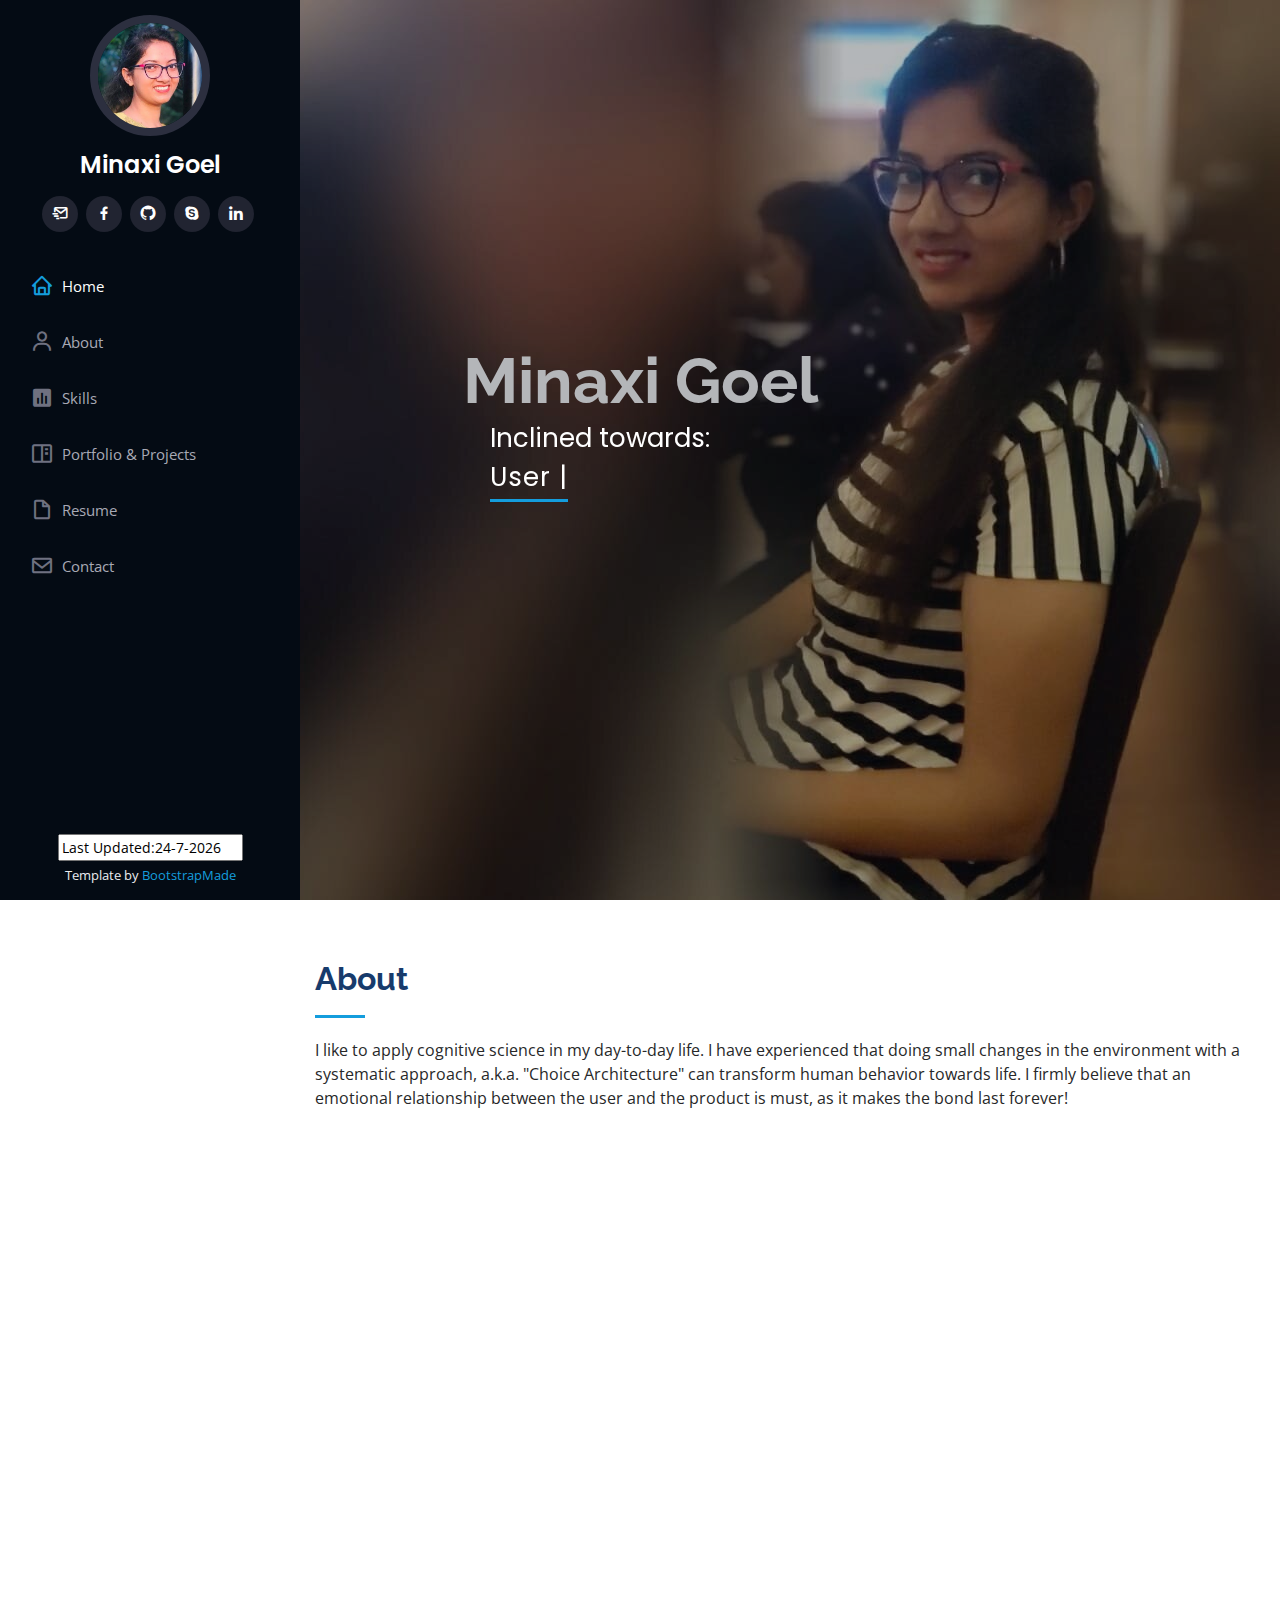
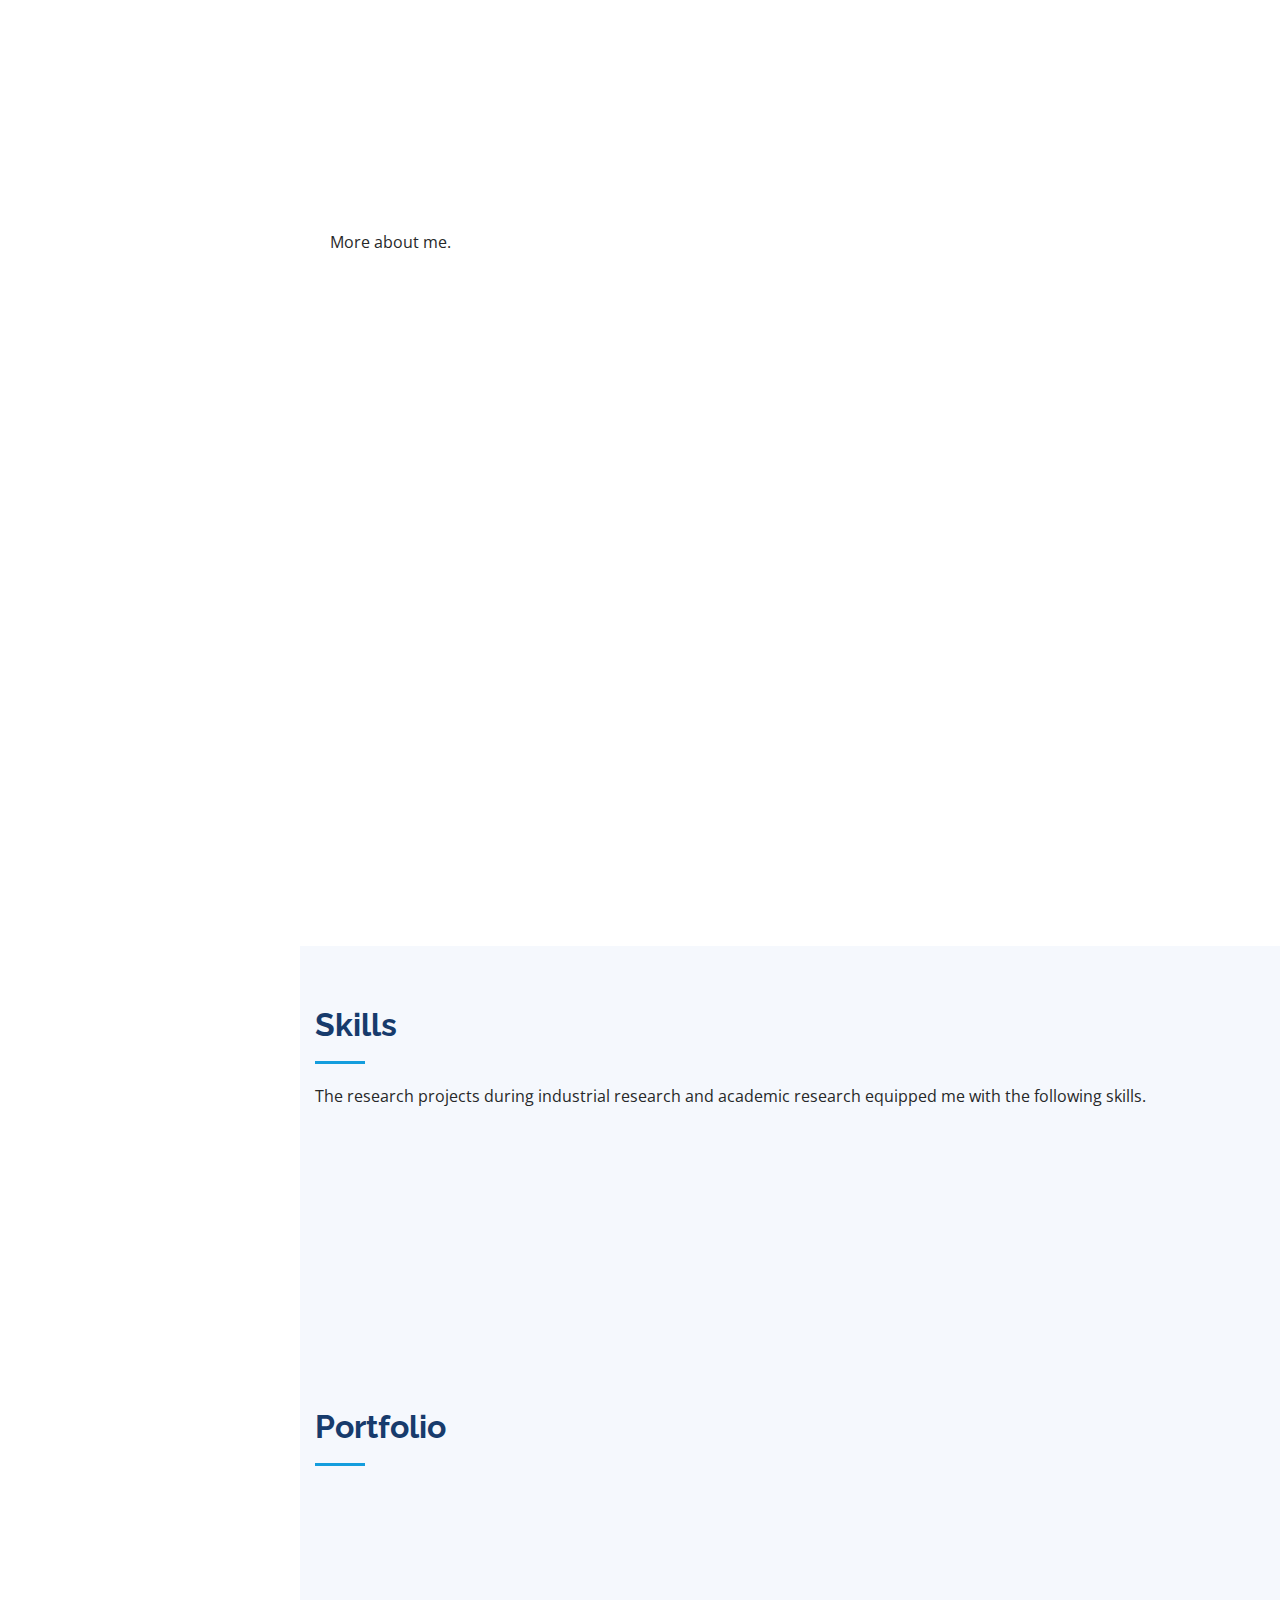
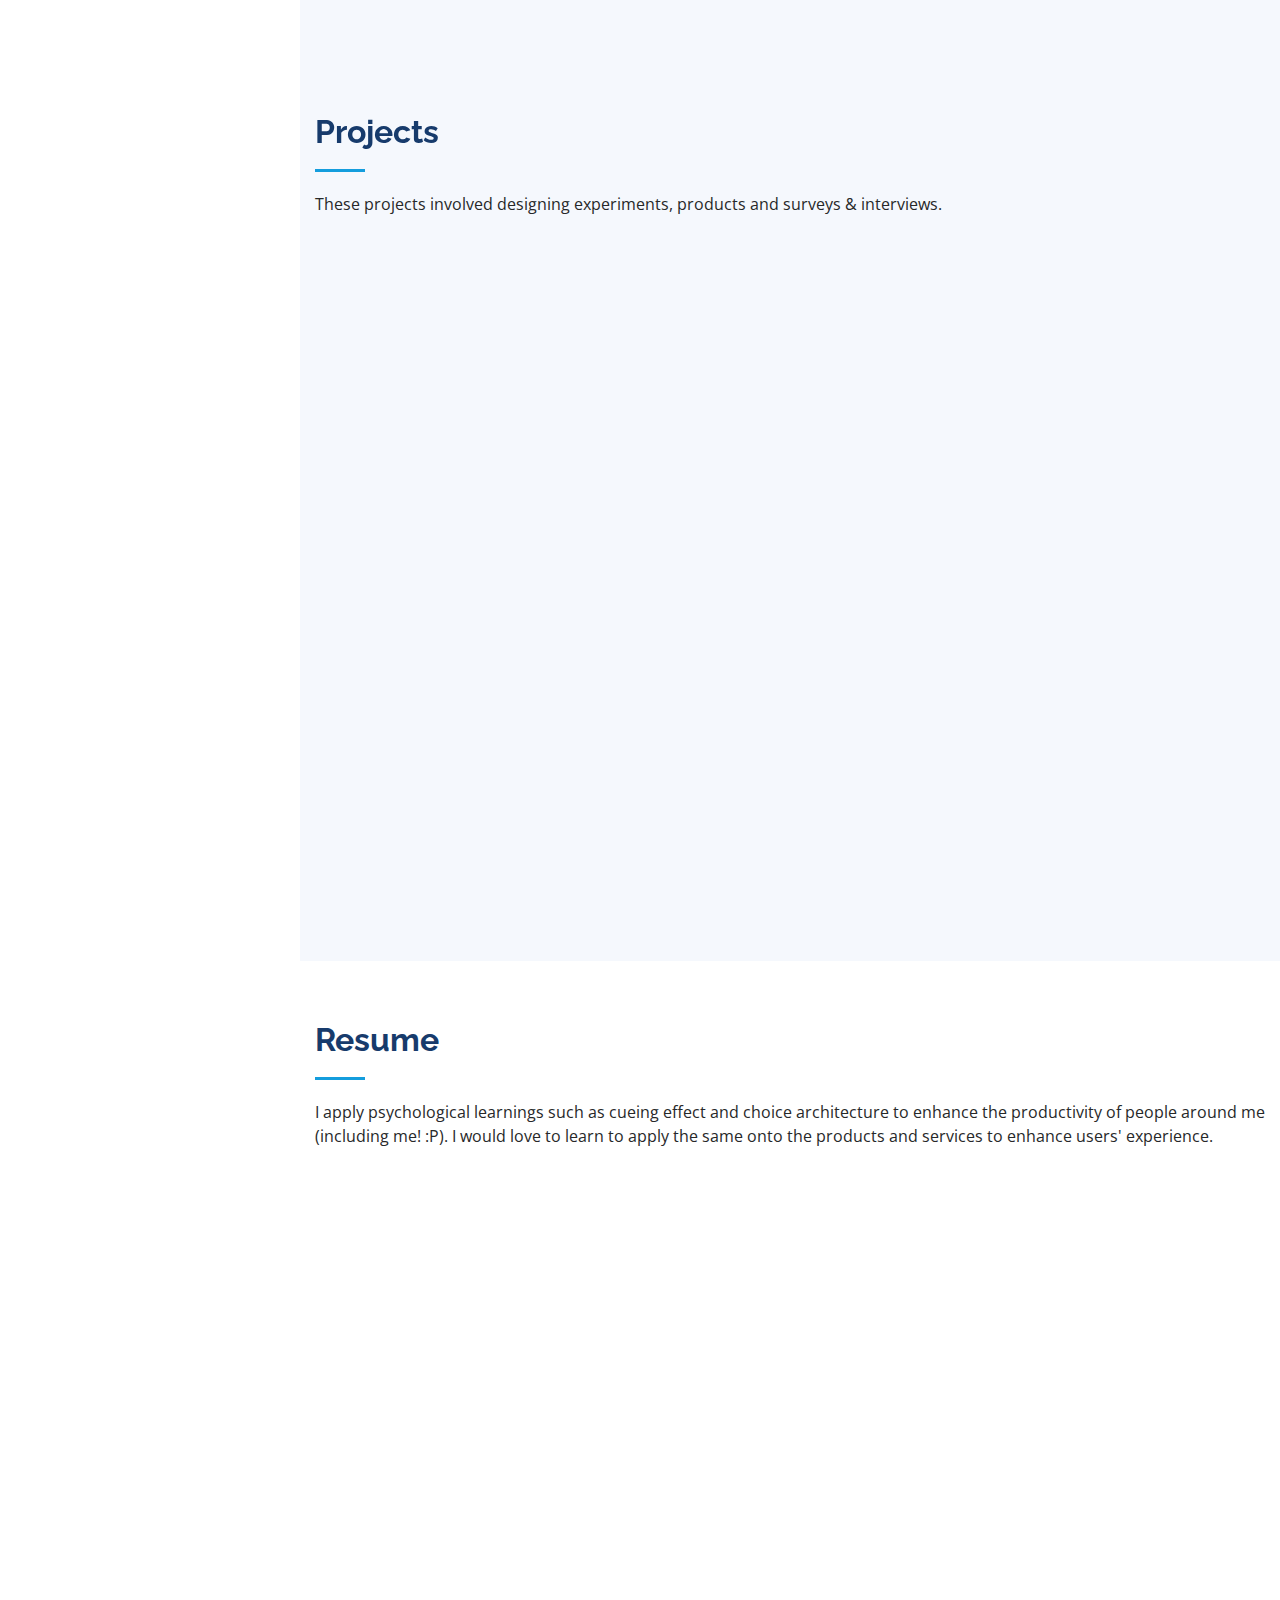
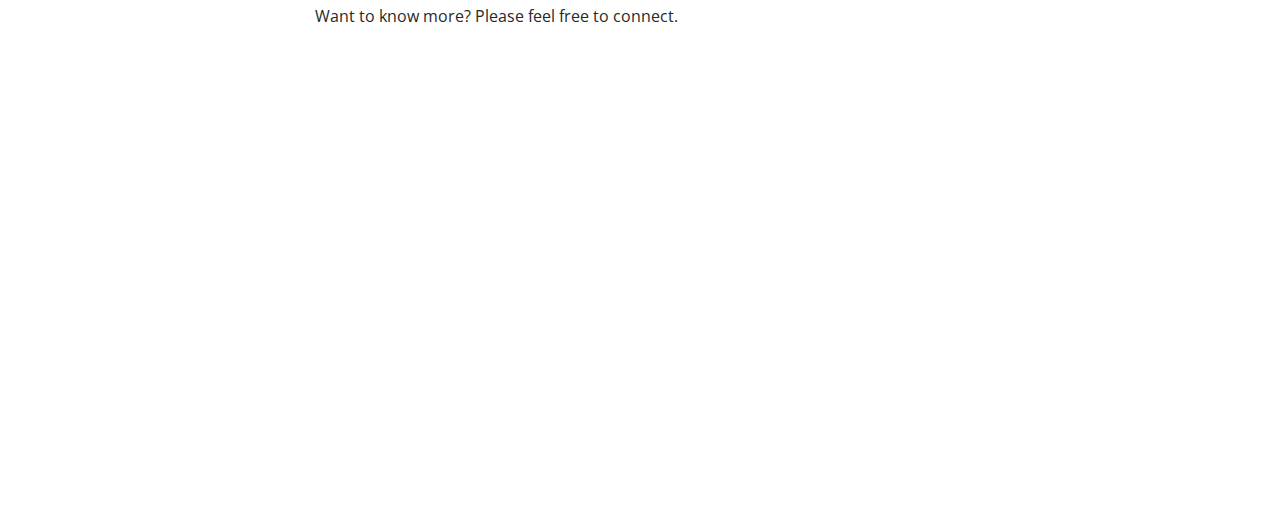
==== index.html @ 36a25e30 "Update index.html" ====
<!DOCTYPE html>
<html lang="en">

<head>
  <meta charset="utf-8">
  <meta content="width=device-width, initial-scale=1.0" name="viewport">

  <title>Minaxi Goel | Portfolio</title>
  <meta content="" name="description">
  <meta content="" name="keywords">

  <!-- Favicons -->
  <link href="assets/img/favicon.png" rel="icon">
  <link href="assets/img/apple-touch-icon.png" rel="apple-touch-icon">

  <!-- Google Fonts -->
  <link href="https://fonts.googleapis.com/css?family=Open+Sans:300,300i,400,400i,600,600i,700,700i|Raleway:300,300i,400,400i,500,500i,600,600i,700,700i|Poppins:300,300i,400,400i,500,500i,600,600i,700,700i" rel="stylesheet">

  <!-- Vendor CSS Files -->
  <link href="assets/vendor/bootstrap/css/bootstrap.min.css" rel="stylesheet">
  <link href="assets/vendor/icofont/icofont.min.css" rel="stylesheet">
  <link href="assets/vendor/boxicons/css/boxicons.min.css" rel="stylesheet">
  <link href="assets/vendor/venobox/venobox.css" rel="stylesheet">
  <link href="assets/vendor/owl.carousel/assets/owl.carousel.min.css" rel="stylesheet">
  <link href="assets/vendor/aos/aos.css" rel="stylesheet">

  <!-- Template Main CSS File -->
  <link href="assets/css/style.css" rel="stylesheet">

  <!-- =======================================================
  * Template Name: iPortfolio - v1.4.1
  * Template URL: https://bootstrapmade.com/iportfolio-bootstrap-portfolio-websites-template/
  * Author: BootstrapMade.com
  * License: https://bootstrapmade.com/license/
  ======================================================== -->
</head>

<body>

  <!-- ======= Mobile nav toggle button ======= -->
  <button type="button" class="mobile-nav-toggle d-xl-none"><i class="icofont-navigation-menu"></i></button>

  <!-- ======= Header ======= -->
  <header id="header">
    <div class="d-flex flex-column">

      <div class="profile">
        <img src="assets/img/profile-img.jpg" alt="" class="img-fluid rounded-circle">
        <h1 class="text-light"><a href="index.html">Minaxi Goel</a></h1>
        <div class="social-links mt-3 text-center">
          <a href="mailto:minaxi.goel@outlook.com" class="twitter"><i class="bx bx-mail-send"></i></a>
          <a href="https://www.facebook.com/minakshi.goel.752" class="facebook"><i class="bx bxl-facebook"></i></a>
          <a href="https://www.github.com/MinaxiG" class="instagram"><i class="bx bxl-github"></i></a>
          <a href="skype:nanu8.rocketmail?chat" class="google-plus"><i class="bx bxl-skype"></i></a>
          <a href="https://www.linkedin.com/in/MinaxiG" class="linkedin"><i class="bx bxl-linkedin"></i></a>
        </div>
      </div>

      <nav class="nav-menu">
        <ul>
          <li class="active"><a href="index.html"><i class="bx bx-home"></i> <span>Home</span></a></li>
          <li><a href="#about"><i class="bx bx-user"></i> <span>About</span></a></li>
          <li><a href="#skills"><i class="bx bxs-bar-chart-square"></i> <span>Skills</span></a></li>
           <li><a href="#portfolio"><i class="bx bx-book-content"></i> Portfolio &amp; Projects</a></li>
           <li><a href="#resume"><i class="bx bx-file-blank"></i> <span>Resume</span></a></li>
<!--           <li><a href="#more_about_me"><i class="bx bx-server"></i>More About Me</a></li> -->
          <li><a href="#contact"><i class="bx bx-envelope"></i> Contact</a></li>

        </ul>
      </nav><!-- .nav-menu -->
      <button type="button" class="mobile-nav-toggle d-xl-none"><i class="icofont-navigation-menu"></i></button>

    </div>
  </header><!-- End Header -->

  <!-- ======= Hero Section ======= -->
  <section id="hero" class="d-flex flex-column justify-content-center align-items-center">
  	<h1>Minaxi Goel</h1>
    <div class="hero-container" data-aos="fade-in">
      <p>Inclined towards: </br><span class="typed" data-typed-items="User Experience Research, Usability Research, Statistics, Interaction Research, Data Science, Cognitive Science, Choice Architecture, Design Thinking"></span></p>
    </div>
  </section><!-- End Hero -->

  <main id="main">

    <!-- ======= About Section ======= -->
    <section id="about" class="about">
      <div class="container">

        <div class="section-title">
          <h2>About</h2>
          <p>I like to apply cognitive science in my day-to-day life. I have experienced that doing small changes in the environment with a systematic approach, a.k.a. "Choice Architecture" can transform human behavior towards life. I firmly believe that an emotional relationship between the user and the product is must, as it makes the bond last forever!</p>

<!--           <p><strong>I am actively looking for job opportunities.</strong></p> -->
        </div>

        <div class="row">
         <div class="col-lg-4" data-aos="fade-right">
            <img src="assets/img/profile-img.jpg" class="img-fluid" alt="">
         </div>
          <div class="col-lg-8 pt-4 pt-lg-0 content" data-aos="fade-left">
            <h2>UX Researcher (mixed-methods) </br> Magicbricks, Noida, India</h3>
            <h3>Masters in Cognitive Science | IIIT Hyderabad</h3>
            <p class="font-italic">
             I enjoy building research and effective execution plan for the research studies. By pursuing research at Magicbricks, I learned:
            </p>
           
          <div class="row">
            <ul>
              <li><i class="icofont-rounded-right"></i>Getting objectives thoroughly aligned with the stakeholders</li>
              <li><i class="icofont-rounded-right"></i>3 Key aspects of research, i.e. 
                <ol>
                  <li>Setting the right context</li>
                  <li>Selecting the right users</li> 
                  <li>Asking the right questions</li>
                  </ol>
                  </li>
              <li><i class="icofont-rounded-right"></i>Taking complete ownership of the research</li>
              <li><i class="icofont-rounded-right"></i>Making effective decisions to get valid results</li>
              <li><i class="icofont-rounded-right"></i>Focussing more on problems than solutions to convey deep insights</li>
              <li><i class="icofont-rounded-right"></i> <strong>Research Interests:</strong> Usability Research • Data Analytics • Choice Architecure</li>
            </ul>
<!--             <div class="row"> -->
              <!-- <div class="col-lg-6"> -->
<!--                 <ul>
                  <li><i class="icofont-rounded-right"></i> <strong>Research Group:</strong> Perception &amp; Cognition Group</li>
                  <li><i class="icofont-rounded-right"></i> <strong>Research Center:</strong> Cognitive Science lab</li>
                  <li><i class="icofont-rounded-right"></i> <strong>Qualification:</strong> MS by research</li>
                  <li><i class="icofont-rounded-right"></i> <strong>Research Interests:</strong> Usability Research • Data Analytics • Choice Architecure</li>
                </ul> -->
              <!-- </div> -->
              <!-- <div class="col-lg-6">
                <ul>
                  <li><i class="icofont-rounded-right"></i> <strong>Birthday:</strong> 8 Aug 1994</li>
                  <li><i class="icofont-rounded-right"></i> <strong>Age:</strong> 26</li>
                  <li><i class="icofont-rounded-right"></i> <strong>Email:</strong> minaxi.goel@outlook.com</li>
                  <li><i class="icofont-rounded-right"></i> <strong>Phone:</strong> +91 90331 10844</li>
                </ul>
              </div> -->
            </div>
            <p>
              I am also an avid reader. I love books that has a bent towards psychological sciences. Some of them include <b>Atomic Habits</b> by James Clear, <strong>The Brain</strong> by David Eagleman, and <strong>The One Thing</strong> by Gary Keller. What excites me the most is to figure out problems in my environment and then to figure out creative solutions for them!.
            </p>
          </div>
        </div>

        <!-- ======= Services Section ======= -->
     <section id="#more_about_me" class="academic_projects">
      <div class="container">

        <div class="section-title">
<!--           <h2>More About Me</h2> -->
          <p>More about me.</p>
        </div>

        <div class="row">
          <div class="col-lg-4 col-md-6 icon-box" data-aos="fade-up">
            <div class="icon"><i class="icofont-computer"></i></div>
<!--             <h4 class="title"><a href="">Lorem Ipsum</a></h4> -->
            <h4 class="title"><a>What's the most useful business-related and non-business book I've ever read?</a></h4>
            <p class="description">"Start with WHY" by Simon Sinek; and "Atomic Habits" by James Clear</p>
          </div>
          <div class="col-lg-4 col-md-6 icon-box" data-aos="fade-up" data-aos-delay="400">
            <div class="icon"><i class="icofont-settings"></i></div>
            <h4 class="title"><a>What are my super powers? </a></h4>
            <p class="description">Emotional Intelligence </br> Likes to take initiative </br> Curious &amp; Learning Mindset</p>
          </div>
          <div class="col-lg-4 col-md-6 icon-box" data-aos="fade-up" data-aos-delay="500">
            <div class="icon"><i class="icofont-tasks-alt"></i></div>
            <h4 class="title"><a>What's an obstacle you've overcome? </a></h4>
            <p class="description">Waking up early! </br> Now, I wake up daily at 5 AM. :-)</p>
          </div>
          <div class="col-lg-4 col-md-6 icon-box" data-aos="fade-up" data-aos-delay="100">
            <div class="icon"><i class="icofont-chart-bar-graph"></i></div>
            <h4 class="title"><a>If money were not an issue, what would I be doing right now?</a></h4>
            <p class="description">I would be addressing the existing social causes such as dowry rituals, curating alternatives to save our planet, and helping the specially enabled kids and old aged people to redesign their lives to become engaged and valued by their families.</p>
          </div>
          <div class="col-lg-4 col-md-6 icon-box" data-aos="fade-up" data-aos-delay="200">
            <div class="icon"><i class="icofont-earth"></i></div>
            <h4 class="title"><a>What words of advice would I give to my younger self? </a></h4>
            <p class="description">Read 10 biographies of people you admire. This would not just help bring clarity to your purpose for life but will also make you an inspiring person to attract and lead those who believe in your vision and will be loyal with you to make it happen.</p>
          </div>
          <div class="col-lg-4 col-md-6 icon-box" data-aos="fade-up" data-aos-delay="300">
            <div class="icon"><i class="icofont-image"></i></div>
            <h4 class="title"><a>Which founders or startups do I most admire? </a></h4>
            <p class="description">I admire &amp; get inspired by people who clearly translates WHY they are doing of WHAT they are doing in their actions. This also helps others gain clarity and act accordingly. Some of such founders are Steve Jobs and Elon Musk.</p>
          </div>
        </div>

      </div>
    </section>
<!--     End Services Section-->

      </div>
    </section><!-- End About Section -->

    <!-- ======= Facts Section ======= -->
    <!-- <section id="facts" class="facts">
      <div class="container">

        <div class="section-title">
          <h2>Facts</h2>
          <p>Magnam dolores commodi suscipit. Necessitatibus eius consequatur ex aliquid fuga eum quidem. Sit sint consectetur velit. Quisquam quos quisquam cupiditate. Et nemo qui impedit suscipit alias ea. Quia fugiat sit in iste officiis commodi quidem hic quas.</p>
        </div>

        <div class="row no-gutters">

          <div class="col-lg-3 col-md-6 d-md-flex align-items-md-stretch" data-aos="fade-up">
            <div class="count-box">
              <i class="icofont-simple-smile"></i>
              <span data-toggle="counter-up">232</span>
              <p><strong>Happy Clients</strong> consequuntur quae</p>
            </div>
          </div>

          <div class="col-lg-3 col-md-6 d-md-flex align-items-md-stretch" data-aos="fade-up" data-aos-delay="100">
            <div class="count-box">
              <i class="icofont-document-folder"></i>
              <span data-toggle="counter-up">521</span>
              <p><strong>Projects</strong> adipisci atque cum quia aut</p>
            </div>
          </div>

          <div class="col-lg-3 col-md-6 d-md-flex align-items-md-stretch" data-aos="fade-up" data-aos-delay="200">
            <div class="count-box">
              <i class="icofont-live-support"></i>
              <span data-toggle="counter-up">1,463</span>
              <p><strong>Hours Of Support</strong> aut commodi quaerat</p>
            </div>
          </div>

          <div class="col-lg-3 col-md-6 d-md-flex align-items-md-stretch" data-aos="fade-up" data-aos-delay="300">
            <div class="count-box">
              <i class="icofont-users-alt-5"></i>
              <span data-toggle="counter-up">15</span>
              <p><strong>Hard Workers</strong> rerum asperiores dolor</p>
            </div>
          </div>

        </div>

      </div>
    </section> --><!-- End Facts Section -->

    <!-- ======= Skills Section ======= -->
    <section id="skills" class="skills section-bg">
      <div class="container">

        <div class="section-title">
          <h2>Skills</h2>
          <p>
          	The research projects during industrial research and academic research equipped me with the following skills. 
          </p>
        </div>

        <div class="row skills-content">

          <div class="col-lg-6" data-aos="fade-up">

            <div class="progress">
              <span class="skill">UX Roadmap • UX Strategy • Journey Mapping • User Testing <i class="val">90%</i></span>
              <div class="progress-bar-wrap">
                <div class="progress-bar" role="progressbar" aria-valuenow="90" aria-valuemin="0" aria-valuemax="100"></div>
              </div>
            </div>
            
            <div class="progress">
              <span class="skill">Descriptive &amp; Inferential Statistics | Python, SPSS<i class="val">90%</i></span>
              <div class="progress-bar-wrap">
                <div class="progress-bar" role="progressbar" aria-valuenow="90" aria-valuemin="0" aria-valuemax="100"></div>
              </div>
            </div>
            
            <div class="progress">
              <span class="skill">Research &amp; Design | Details in Portfolio &amp; Projects<i class="val">100%</i></span>
              <div class="progress-bar-wrap">
                <div class="progress-bar" role="progressbar" aria-valuenow="100" aria-valuemin="0" aria-valuemax="100"></div>
              </div>
            </div>     

          </div>
          
          <div class="col-lg-6" data-aos="fade-up" data-aos-delay="100">
            <div class="progress">
              <span class="skill">Qualitative &amp; Quantitative Research | Surveys, Interviews, Field &amp; Lab Studies<i class="val">90%</i></span>
              <div class="progress-bar-wrap">
                <div class="progress-bar" role="progressbar" aria-valuenow="90" aria-valuemin="0" aria-valuemax="100"></div>
              </div>
            </div>
            
          <div class="progress">
              <span class="skill">Scientific Writing &amp; Communication<i class="val">90%</i></span>
              <div class="progress-bar-wrap">
                <div class="progress-bar" role="progressbar" aria-valuenow="90" aria-valuemin="0" aria-valuemax="100"></div>
              </div>
            </div>

          <div class="progress">
              <span class="skill">Team Leadership &amp; Project Management<i class="val">100%</i></span>
              <div class="progress-bar-wrap">
                <div class="progress-bar" role="progressbar" aria-valuenow="100" aria-valuemin="0" aria-valuemax="100"></div>
              </div>
            </div>

          </div>

        </div>

      </div>
    </section><!-- End Skills Section -->


    <!-- ======= Portfolio Section ======= -->
    <section id="portfolio" class="portfolio section-bg">
      <div class="container">

        <div class="section-title">
          <h2>Portfolio</h2>
<!--           <p>Please click on the link icon (on hover) to download the portfolio.</p> -->
        </div>
      
        <div class="row" data-aos="fade-up">
        <div class="col-lg-4 col-md-6 portfolio-item filter-active">
            <div class="portfolio-wrap">
              <img src="assets/img/portfolio/Portfolio cover.png" class="img-fluid" alt="">
              <div class="portfolio-links">
                <a href="pitch.com/public/679d21b7-70d8-4b28-adb8-f8f2e2e5f5c0" title="More Details" target="_blank"><i class="bx bx-link"></i></a>
              </div>
            </div>
          </div>
        
        <div class="col-lg-4 col-md-6 portfolio-item filter-active">
            <div class="portfolio-wrap">
              <img src="assets/img/portfolio/Portfolio cover.png" class="img-fluid" alt="">
              <div class="portfolio-links">
<!--                 <a href="https://1drv.ms/b/s!AqUHm8woXCw2gycmaQzgt_3OKZCF" data-gall="portfolioGallery" class="venobox" title="Web 3"><i class="bx bx-plus"></i></a> -->
                <a href="https://app.pitch.com/app/presentation/3fe4e51f-028b-4678-8d30-656b413d3802/3f46dbe8-8420-4f5a-9a0d-6773664eb355" title="More Details" target="_blank"><i class="bx bx-link"></i></a>
              </div>
            </div>
          </div>
        </div>
        
        <div class="section-title">
          <h2>Projects</h2>
          <p>These projects involved designing experiments, products and surveys &amp; interviews.</p>
        </div>
        
        <div class="row" data-aos="fade-up">
          <div class="col-lg-12 d-flex justify-content-center">
            <ul id="portfolio-flters">
              <li data-filter="*" class="filter-active">All</li>
              <li data-filter=".filter-app">Research Design</li>
              <li data-filter=".filter-card">Usability Research</li>
              <li data-filter=".filter-web">Design Thinking</li>
            </ul>
          </div>
        </div>

        <div class="row portfolio-container" data-aos="fade-up" data-aos-delay="100">
<!--           
           <div class="col-lg-4 col-md-6 portfolio-item filter-card">
            <div class="portfolio-wrap">
              <img src="assets/img/portfolio/portfolio-6.jpg" class="img-fluid" alt="">
              <div class="portfolio-links">
           <!--     Amazon UX Study -->
<!--                 <a href="assets/img/portfolio/portfolio-6.jpg" data-gall="portfolioGallery" class="venobox" title="App 3"><i class="bx bx-plus"></i></a> -->
<!--                 <a href="https://app.pitch.com/app/presentation/a33345d6-cbfb-48d8-b08d-dee0474660d1/00a862c6-c071-4fc5-b390-07e6fd1a6e63" title="More Details" target="_blank"><i class="bx bx-link"></i></a>
              </div>
            </div>
          </div> -->

          <div class="col-lg-4 col-md-6 portfolio-item filter-app">
            <div class="portfolio-wrap">
              <img src="assets/img/portfolio/portfolio-2.jpg" class="img-fluid" alt="">
              <div class="portfolio-links">
                <!-- <a href="assets/img/portfolio/portfolio-2.jpg" data-gall="portfolioGallery" class="venobox" title="Web 3"><i class="bx bx-plus"></i></a> -->
                <a href="https://app.pitch.com/app/presentation/3fe4e51f-028b-4678-8d30-656b413d3802/ee2e22be-1f88-4daa-9564-4d022c6377e0" title="More Details" target="_blank"><i class="bx bx-link"></i></a>
              </div>
            </div>
          </div>

          <div class="col-lg-4 col-md-6 portfolio-item filter-card">
            <div class="portfolio-wrap">
              <img src="assets/img/portfolio/portfolio-3.jpg" class="img-fluid" alt="">
              <div class="portfolio-links">
                <!-- <a href="assets/img/portfolio/portfolio-3.jpg" data-gall="portfolioGallery" class="venobox" title="App 1"><i class="bx bx-plus"></i></a> -->
                <a href="https://app.pitch.com/app/presentation/3fe4e51f-028b-4678-8d30-656b413d3802/6d88f618-357f-463c-8c07-fbb6f5cc2c95" title="More Details" target="_blank"><i class="bx bx-link"></i></a>
              </div>
            </div>
          </div>

          <div class="col-lg-4 col-md-6 portfolio-item filter-app">
            <div class="portfolio-wrap">
              <img src="assets/img/portfolio/portfolio-4.jpg" class="img-fluid" alt="">
              <div class="portfolio-links">
                <!-- <a href="assets/img/portfolio/portfolio-4.jpg" data-gall="portfolioGallery" class="venobox" title="Card 2"><i class="bx bx-plus"></i></a> -->
                <a href="https://app.pitch.com/app/presentation/3fe4e51f-028b-4678-8d30-656b413d3802/d1551246-8d38-4991-9ad0-4209af921e13" title="More Details" target="_blank"><i class="bx bx-link"></i></a>
              </div>
            </div>
          </div>

          <div class="col-lg-4 col-md-6 portfolio-item filter-app">
            <div class="portfolio-wrap">
              <img src="assets/img/portfolio/portfolio-5.jpg" class="img-fluid" alt="">
              <div class="portfolio-links">
                <!-- <a href="assets/img/portfolio/portfolio-5.jpg" data-gall="portfolioGallery" class="venobox" title="Web 2"><i class="bx bx-plus"></i></a> -->
                <a href="https://app.pitch.com/app/presentation/3fe4e51f-028b-4678-8d30-656b413d3802/92a5fe2d-0219-46f4-8152-272016106d5d" title="More Details" target="_blank"><i class="bx bx-link"></i></a>
              </div>
            </div>
          </div>

          <div class="col-lg-4 col-md-6 portfolio-item filter-card">
            <div class="portfolio-wrap">
              <img src="assets/img/portfolio/portfolio-7.jpg" class="img-fluid" alt="">
              <div class="portfolio-links">
                <!-- <a href="assets/img/portfolio/portfolio-7.jpg" data-gall="portfolioGallery" class="venobox" title="Card 1"><i class="bx bx-plus"></i></a> -->
                <a href="https://app.pitch.com/app/presentation/3fe4e51f-028b-4678-8d30-656b413d3802/d5cc1456-25b3-4f21-88c6-6f277077d4e3" title="More Details" target="_blank"><i class="bx bx-link"></i></a>
              </div>
            </div>
          </div>

          <div class="col-lg-4 col-md-6 portfolio-item filter-app">
            <div class="portfolio-wrap">
              <img src="assets/img/portfolio/portfolio-8.jpg" class="img-fluid" alt="">
              <div class="portfolio-links"> -->
                <!-- <a href="assets/img/portfolio/portfolio-8.jpg" data-gall="portfolioGallery" class="venobox" title="Card 3"><i class="bx bx-plus"></i></a> -->
<!--                 Autism -->
                 <a href="https://app.pitch.com/app/presentation/3fe4e51f-028b-4678-8d30-656b413d3802/13253584-52a1-4610-8ae7-bd39c2cf0f1d" title="More Details" target="_blank"><i class="bx bx-link"></i></a> -->
               </div>
            </div>
          </div>

         	 <div class="col-lg-4 col-md-6 portfolio-item filter-card">
            <div class="portfolio-wrap">
              <img src="assets/img/portfolio/portfolio-9.jpg" class="img-fluid" alt="">
              <div class="portfolio-links">
                <!-- <a href="assets/img/portfolio/portfolio-9.jpg" data-gall="portfolioGallery" class="venobox" title="Web 3"><i class="bx bx-plus"></i></a> -->
                <a href="https://app.pitch.com/app/presentation/3fe4e51f-028b-4678-8d30-656b413d3802/4a0ef862-625f-4bc2-8259-8a44455116ef" title="More Details" target="_blank"><i class="bx bx-link"></i></a>
              </div>
            </div>
          </div> 
          
           <div class="col-lg-4 col-md-6 portfolio-item filter-web">
            <div class="portfolio-wrap">
              <img src="assets/img/portfolio/portfolio-1.jpg" class="img-fluid" alt="">
              <div class="portfolio-links">
                <!-- <a href="assets/img/portfolio/portfolio-1.jpg" data-gall="portfolioGallery" class="venobox" title="App 1"><i class="bx bx-plus"></i></a> -->
                <a href="https://app.pitch.com/app/presentation/3fe4e51f-028b-4678-8d30-656b413d3802/7810782b-15c2-4552-9d3a-52a4784492e2" title="More Details" target="_blank"><i class="bx bx-link"></i></a>
              </div>
            </div>
          </div>

        </div>

      </div>
    </section><!-- End Portfolio Section -->

    
    <!-- ======= Testimonials Section ======= -->
    <!-- <section id="testimonials" class="testimonials section-bg">
      <div class="container">

        <div class="section-title">
          <h2>Testimonials</h2>
          <p>Magnam dolores commodi suscipit. Necessitatibus eius consequatur ex aliquid fuga eum quidem. Sit sint consectetur velit. Quisquam quos quisquam cupiditate. Et nemo qui impedit suscipit alias ea. Quia fugiat sit in iste officiis commodi quidem hic quas.</p>
        </div>

        <div class="owl-carousel testimonials-carousel">

          <div class="testimonial-item" data-aos="fade-up">
            <p>
              <i class="bx bxs-quote-alt-left quote-icon-left"></i>
              Proin iaculis purus consequat sem cure digni ssim donec porttitora entum suscipit rhoncus. Accusantium quam, ultricies eget id, aliquam eget nibh et. Maecen aliquam, risus at semper.
              <i class="bx bxs-quote-alt-right quote-icon-right"></i>
            </p>
            <img src="assets/img/testimonials/testimonials-1.jpg" class="testimonial-img" alt="">
            <h3>Saul Goodman</h3>
            <h4>Ceo &amp; Founder</h4>
          </div>

          <div class="testimonial-item" data-aos="fade-up" data-aos-delay="100">
            <p>
              <i class="bx bxs-quote-alt-left quote-icon-left"></i>
              Export tempor illum tamen malis malis eram quae irure esse labore quem cillum quid cillum eram malis quorum velit fore eram velit sunt aliqua noster fugiat irure amet legam anim culpa.
              <i class="bx bxs-quote-alt-right quote-icon-right"></i>
            </p>
            <img src="assets/img/testimonials/testimonials-2.jpg" class="testimonial-img" alt="">
            <h3>Sara Wilsson</h3>
            <h4>Designer</h4>
          </div>

          <div class="testimonial-item" data-aos="fade-up" data-aos-delay="200">
            <p>
              <i class="bx bxs-quote-alt-left quote-icon-left"></i>
              Enim nisi quem export duis labore cillum quae magna enim sint quorum nulla quem veniam duis minim tempor labore quem eram duis noster aute amet eram fore quis sint minim.
              <i class="bx bxs-quote-alt-right quote-icon-right"></i>
            </p>
            <img src="assets/img/testimonials/testimonials-3.jpg" class="testimonial-img" alt="">
            <h3>Jena Karlis</h3>
            <h4>Store Owner</h4>
          </div>

          <div class="testimonial-item" data-aos="fade-up" data-aos-delay="300">
            <p>
              <i class="bx bxs-quote-alt-left quote-icon-left"></i>
              Fugiat enim eram quae cillum dolore dolor amet nulla culpa multos export minim fugiat minim velit minim dolor enim duis veniam ipsum anim magna sunt elit fore quem dolore labore illum veniam.
              <i class="bx bxs-quote-alt-right quote-icon-right"></i>
            </p>
            <img src="assets/img/testimonials/testimonials-4.jpg" class="testimonial-img" alt="">
            <h3>Matt Brandon</h3>
            <h4>Freelancer</h4>
          </div>

          <div class="testimonial-item" data-aos="fade-up" data-aos-delay="400">
            <p>
              <i class="bx bxs-quote-alt-left quote-icon-left"></i>
              Quis quorum aliqua sint quem legam fore sunt eram irure aliqua veniam tempor noster veniam enim culpa labore duis sunt culpa nulla illum cillum fugiat legam esse veniam culpa fore nisi cillum quid.
              <i class="bx bxs-quote-alt-right quote-icon-right"></i>
            </p>
            <img src="assets/img/testimonials/testimonials-5.jpg" class="testimonial-img" alt="">
            <h3>John Larson</h3>
            <h4>Entrepreneur</h4>
          </div>

        </div>

      </div>
    </section> --><!-- End Testimonials Section -->
    
     <!-- ======= Resume Section ======= -->
    <section id="resume" class="resume">
      <div class="container">

        <div class="section-title">
          <h2>Resume</h2>
          <p>
          	I apply psychological learnings such as cueing effect and choice architecture to enhance the productivity of people around me (including me! :P). I would love to learn to apply the same onto the products and services to enhance users' experience. 
          </p>
        </div>

        <div class="row">
          <div class="col-lg-6" data-aos="fade-up">
            <h3 class="resume-title">Research Experience</h3>
            <div class="resume-item pb-0">
              <h4>Research @Magicbricks</h4>
<!--               <p><em>
                ...
              </em></p> -->
              <ul>
                <li>
              	  Employed various UX methods to conduct formative and summative usability testing via moderated interviews, card sorting, competitive analysis, focused group discussions, design reviews, surveys, prototype feedback & testing
            	  </li>
                <li>
                  Performed end-to-end research – refining objectives, recruiting participants, conducting interviews, data analysis & delivering insights            	  </li>
                <li>
                  Conducted 3-day studies as well as full-fledged 1.5-month projects
                </li>
              </ul>
              <h4>Research @ M.S. in Cognitive Science</h4>
<!--               <p><em>
              	The Role of Emotion in Biological and Artificial Systems
              </em></p> -->
              <ul>
                <li>
                	Experimental research by incorporating qualitative and quantitative research methods
            	  </li>
                <li>
                	Usability Research by incorporating Fishbone diagrams, Pareto charts, performance metrics and DMAIC 6-sigma process
            	  </li>
                <li>
                	Field studies by incorporating surveys and interview
            	  </li>
              </ul>
            </div>
            
            
            <h3 class="resume-title">Research Projects</h3>
            <div class="resume-item">
              <!-- <h4>Senior graphic design specialist</h4> -->
              <!-- <h5>2019 - Present</h5> -->
              <!-- <p><em>Experion, New York, NY </em></p> -->
              <ul>
                <li>
                	<h4 class="title">Prototype usability testing for a new subscription service</h4>
                  <p>Survey & Interviews • 15 users • Single screen</p>
<!--                 	<h5>IEEE ICVR’21</h5> -->
                </li>
                <li>
                	<h4 class="title">Live environment usability testing for an existing feature</h4>
                  <p>Survey & Interviews • 10 users • Multiple screens</p>
<!--                 	<h5>ACCS'2021</h5> -->
                </li>
                <li>
                	<h4 class="title">Actively observed & reviewed a live FGD for evaluating value propositions</h4>
                  <p>Focused group discussions • 4 cohorts • 20 users</p>
<!--                 	<h5>ACCS'2021</h5> -->
                </li>
                <li>
                	<h4 class="title">Evaluated priorities of elements of a web page</h4>
                  <p>Card sorting • 27 users • 40 elements • UXMetrics</p>
<!--                 	<h5>ACM-VRST'2019 | Paper &amp; Poster</h5> -->
                </li>
                <li>
                	<h4>Analysed revamp impact for different pages</h4>
                  <p>Microsoft Clarity • Click-Analysis • Heat-maps • User-engagement</p>
<!--                 	<h5>ABAI'2019 | Poster</h5> -->
                </li>
                </li>
                <li>
                	<h4>Studied users' trend over 18 months and multiple cities</h4>
                  <p>Google Analytics • Python • 8 months data • Analytical</p>
<!--                 	<h5>ABAI'2019 | Poster</h5> -->
                </li>
              </li>
                <li>
                	<h4>Exhaustively studied a use-case for m-application, WAP & WEB</h4>
                  <p>Comparative & Exploratory • 20 competitors</p>
<!--                 	<h5>ABAI'2019 | Poster</h5> -->
                </li>
              </li>
                  </li>
                <li>
                  <h4><a href = "https://minaxig.github.io/assets/pdfs/UEFood.pdf">Cause for food wastage in Mess | Usability Research</a></h4>
                  <p>Performed a root cause analysis by incorporating surveys, Fishbone diagram, Pareto charts and 6-sigma process.</p>
<!--                 	<h5>ABAI'2019 | Poster</h5> -->
                </li>
          <li>
                  <h4><a href = "https://minaxig.github.io/assets/pdfs/UEStress.pdf">Factors contributing to Stress | Usability Research</a></h4>
                  <p>Studied the cause of alarming numbers of stress on campus. Interviews, surveys, Fishbone diagram, Pareto charts and 6-sigma process.</p>
<!--                 	<h5>ABAI'2019 | Poster</h5> -->
                </li>
          <li>
                  <h4><a href = "https://github.com/MinaxiG/Statistical-methods-in-artificial-intelligence">Classification of CIFAR-10 dataset | Statistical Methods in AI</a></h4>
                  <p>Trained Decision Trees, Multi-layer Perceptron, Kernel Support Vector Machines, Logistic Regression with PCA/LDA transformed dataset using scikit-learn library.</p>
<!--                 	<h5>ABAI'2019 | Poster</h5> -->
                </li>
               </ul>
            </div>

           </div>


            <div class="col-lg-6" data-aos="fade-up" data-aos-delay="100">
            <h3 class="resume-title">Research Tools</h3>
            <div class="resume-item">
              <ul>
                <li>EnjoyHQ</li>
                <li>Microsoft Clarity</li>
                <li>Google Analytics</li>
                <li>Python</li>
                <li>Survey Monkey</li>
                <li>UXMetrics</li>
                <li>Maze</li>
                <li>Airtable</li>
              </ul>
            </div>
              
            <h3 class="resume-title">Education</h3>
            <div class="resume-item">
              <h4>M.S. (R) in Computer Science</h4>
              <h5>2018 - 2020 | 9.00/10.00</h5>
              <p><em>IIIT Hyderabad, India</em></p>
              <!-- <p>Qui deserunt veniam. Et sed aliquam labore tempore sed quisquam iusto autem sit. Ea vero voluptatum qui ut dignissimos deleniti nerada porti sand markend</p> -->
            </div>
            <div class="resume-item">
              <h4>B. Tech in Computer Science</h4>
              <h5>2013 - 2017 | 3.21/4.00</h5>
              <p><em>NMIMS, Mumbai, India</em></p>
              <!-- <p>Quia nobis sequi est occaecati aut. Repudiandae et iusto quae reiciendis et quis Eius vel ratione eius unde vitae rerum voluptates asperiores voluptatem Earum molestiae consequatur neque etlon sader mart dila</p> -->
            </div>
              
            <h3 class="resume-title">Specializations</h3>
            <div class="resume-item">
              <!-- <h4>Senior graphic design specialist</h4> -->
              <!-- <h5>2019 - Present</h5> -->
              <!-- <p><em>Experion, New York, NY </em></p> -->
              <ul>
              	<li>Cognitive Science</li>
                <li>Usability Engineering</li>
                <li>Data Science</li>
                <li>Research Methodology</li>
                <li>Statistical Methods in Artificial Intelligence</li>
                <li>Design Thinking</li>
                <li>Behavioral Economics & Neuromarketing</li>
               </ul>
            </div>
              
<!--             <h3 class="resume-title">Teaching Assistant</h3>
            <div class="resume-item">
              <ul>
              <li>Introduction to Psychology</li>
              <li>Introduction to Human Sciences</li>
              </ul>
            </div> -->

            <h3 class="resume-title">Publications</h3>
            <div class="resume-item">
              <!-- <h4>Senior graphic design specialist</h4> -->
              <!-- <h5>2019 - Present</h5> -->
              <!-- <p><em>Experion, New York, NY </em></p> -->
              <ul>
                <li>
                	<h4 class="title">Head movement analysis of 360° Affective Experience <a href="https://ieeexplore.ieee.org/document/9483847">IEEE ICVR’21</a></h4>
                  <p>Emotion • Virtual Reality • Experimental • Quantitative</p>
<!--                 	<h5></h5> -->
                </li>
                <li>
                	<h4 class="title">Coping Strategy Determines Pandemic Distress and Propensity to Depression <a href="https://drive.google.com/file/d/13f0but6u5SQe_gL0B4xqjR85k3Ot84Kf/view">ACCS'2021</a></h4>
                  <p>COVID-19 • Survey • Depression • Coping Strategies</p>
<!--                 	<h5>ACCS'2021</h5> -->
                </li>
                <li>
                	<h4 class="title">Can mentalizing shapes lead to empathy in humans? <a href="https://drive.google.com/file/d/13f0but6u5SQe_gL0B4xqjR85k3Ot84Kf/view">ACCS'2021</a></h4>
                  <p>Empathy • Social Cognition • fMRI • Quantitative</p>
<!--                 	<h5>ACCS'2021</h5> -->
                </li>
                <li>
                	<h4 class="title">Indian Virtual reality affective database with self-report measures and EDA <a href="https://dl.acm.org/doi/abs/10.1145/3359996.3364698">ACM-VRST'2019 | Paper &amp; Poster</a></h4>
                  <p>Emotion • Virtual Reality • Experimental • Quantitative</p>
<!--                 	<h5>ACM-VRST'2019 | Paper &amp; Poster</h5> -->
                </li>
                <li>
                	<h4>Nature of Musical Preferences Among Autistic Children [ABAI'2019 | Poster]</h4>
                  <p>Autism • Pilot study • Exploratory • Music</p>
<!--                 	<h5>ABAI'2019 | Poster</h5> -->
                </li>
               </ul>
            </div>
<!-- 
            <h3 class="resume-title">Participation</h3>
            <div class="resume-item">
              <h4>Conference & Workshops | 5 days</h4>
              <h5>Annual Design Show</h5>
              <p><em>May 2021 | Ishanya, IIT Guwahati</em></p>
            </div>
            <div class="resume-item">
              <h4>Conference | 3 days</h4>
              <h5>Cognitive Science</h5>
              <p><em>Jan 2021 | ACCS7, IISc Bangalore</em></p>
             </div>
            <div class="resume-item">
              <h4>Summer School | 3 weeks</h4>
              <h5>Computational Neuroscience</h5>
              <p><em>Jul 2020 | Neuromatch Academy</em></p>
            </div> -->

          </div>
        </div>
      </div>
    </section><!-- End Resume Section -->



    <!-- ======= Contact Section ======= -->
    <section id="contact" class="contact">
      <div class="container">

        <div class="section-title">
          <h2>Contact</h2>
          <p>Want to know more? Please feel free to connect.</p>
        </div>

        <div class="row" data-aos="fade-in">

          <div class="col-lg-5 d-flex align-items-stretch">
            <div class="info">
              <div class="address">
                <i class="icofont-google-map"></i>
                <h4>Location:</h4>
                <p>Magicbricks Realty Services Limited (magicbricks.com), </br>Times Centre (Digital Content Production Facility), </br>FC - 6, Sector 16 A, Film City</br>
                Noida - 201301, UP, India</p>
              </div>

              <div class="email">
                <i class="icofont-envelope"></i>
                <h4>Email:</h4>
                <p>minaxi.goel@magicbricks.com</p>
              </div>

              <!-- <div class="phone">
                <i class="icofont-phone"></i>
                <h4>Call:</h4>
                <p>+1 5589 55488 55s</p>
              </div> -->

              <!-- <iframe src="https://goo.gl/maps/p1QkGeFC8vGKcwfNA" frameborder="0" style="border:0; width: 100%; height: 290px;" allowfullscreen></iframe> -->
             </div>

          </div>

          <div class="col-lg-7 mt-5 mt-lg-0 d-flex align-items-stretch">
            <iframe src="https://www.google.com/maps/embed?pb=!1m18!1m12!1m3!1d56066.14593239382!2d77.31760939131912!3d28.56573500557174!2m3!1f0!2f0!3f0!3m2!1i1024!2i768!4f13.1!3m3!1m2!1s0x390ce5b67443fa53%3A0x266fb3e8fab332da!2sMagicbricks%20Realty%20Service%20Ltd!5e0!3m2!1sen!2sin!4v1650379140144!5m2!1sen!2sin" width="100%" height="290px" frameborder="0" style="border:0;" allowfullscreen="" aria-hidden="false" tabindex="0"></iframe>
          	<!-- <iframe src="https://www.google.com/maps/embed?pb=!1m18!1m12!1m3!1d3806.304890781801!2d78.34739001484867!3d17.445115288044025!2m3!1f0!2f0!3f0!3m2!1i1024!2i768!4f13.1!3m3!1m2!1s0x3bcb93a2cecf8deb%3A0xa95fd3b6a000aad!2sKohli%20Centre%20on%20Intelligent%20Systems!5e0!3m2!1sen!2sin!4v1603299834769!5m2!1sen!2sin" width = "100%" height = "290px" frameborder="0" style="border:0;" allowfullscreen="" aria-hidden="false" tabindex="0"></iframe> -->
          </div>

       <!-- <form action="forms/contact.php" method="post" role="form" class="php-email-form">
              <div class="form-row">
                <div class="form-group col-md-6">
                  <label for="name">Your Name</label>
                  <input type="text" name="name" class="form-control" id="name" data-rule="minlen:4" data-msg="Please enter at least 4 chars" />
                  <div class="validate"></div>
                </div>
                <div class="form-group col-md-6">
                  <label for="name">Your Email</label>
                  <input type="email" class="form-control" name="email" id="email" data-rule="email" data-msg="Please enter a valid email" />
                  <div class="validate"></div>
                </div>
              </div>
              <div class="form-group">
                <label for="name">Subject</label>
                <input type="text" class="form-control" name="subject" id="subject" data-rule="minlen:4" data-msg="Please enter at least 8 chars of subject" />
                <div class="validate"></div>
              </div>
              <div class="form-group">
                <label for="name">Message</label>
                <textarea class="form-control" name="message" rows="10" data-rule="required" data-msg="Please write something for us"></textarea>
                <div class="validate"></div>
              </div>
              <div class="mb-3">
                <div class="loading">Loading</div>
                <div class="error-message"></div>
                <div class="sent-message">Your message has been sent. Thank you!</div>
              </div>
              <div class="text-center"><button type="submit">Send Message</button></div>
            </form>
          </div> -->

        </div>

      </div>
    </section><!-- End Contact Section -->

  </main><!-- End #main -->

  <!-- ======= Footer ======= -->
  <footer id="footer">
    <div class="container">
      <div class="copyright">
        <input type="text" id="currentDate">
<!--         <br><br> -->
          <script>
            var today = new Date();
            var date = today.getDate()+'-'+(today.getMonth()+1)+'-'+today.getFullYear();
            document.getElementById("currentDate").value = 'Last Updated:'+date;
          </script>
      </div>
      <div class="credits">
        <!-- All the links in the footer should remain intact. -->
        <!-- You can delete the links only if you purchased the pro version. -->
        <!-- Licensing information: https://bootstrapmade.com/license/ -->
        <!-- Purchase the pro version with working PHP/AJAX contact form: https://bootstrapmade.com/iportfolio-bootstrap-portfolio-websites-template/ -->
        Template by <a href="https://bootstrapmade.com/">BootstrapMade</a>
      </div>
    </div>
  </footer><!-- End  Footer -->

  <a href="#" class="back-to-top"><i class="icofont-simple-up"></i></a>

  <!-- Vendor JS Files -->
  <script src="assets/vendor/jquery/jquery.min.js"></script>
  <script src="assets/vendor/bootstrap/js/bootstrap.bundle.min.js"></script>
  <script src="assets/vendor/jquery.easing/jquery.easing.min.js"></script>
  <script src="assets/vendor/php-email-form/validate.js"></script>
  <script src="assets/vendor/waypoints/jquery.waypoints.min.js"></script>
  <script src="assets/vendor/counterup/counterup.min.js"></script>
  <script src="assets/vendor/isotope-layout/isotope.pkgd.min.js"></script>
  <script src="assets/vendor/venobox/venobox.min.js"></script>
  <script src="assets/vendor/owl.carousel/owl.carousel.min.js"></script>
  <script src="assets/vendor/typed.js/typed.min.js"></script>
  <script src="assets/vendor/aos/aos.js"></script>

  <!-- Template Main JS File -->
  <script src="assets/js/main.js"></script>

</body>

</html>
---- assets/vendor/venobox/venobox.css ----
/* ------ venobox.css --------*/
.vbox-overlay *, .vbox-overlay *:before, .vbox-overlay *:after{
    -webkit-backface-visibility: hidden;
    -webkit-box-sizing:border-box;
    -moz-box-sizing:border-box;
    box-sizing:border-box;
}
.vbox-overlay * { 
    -webkit-backface-visibility: visible;
    backface-visibility: visible;
}
.vbox-overlay{
    display: -webkit-flex;
    display: flex;
    -webkit-flex-direction: column;
    flex-direction: column;
    -webkit-justify-content: center;
    justify-content: center;
    -webkit-align-items: center;
    align-items: center;
    position: fixed;
    left: 0;
    top: 0;
    bottom: 0;
    right: 0;
    z-index: 999999;
}

/* ----- navigation ----- */
.vbox-title{
    width: 100%;
    height: 40px;
    float: left;
    text-align: center;
    line-height: 28px;
    font-size: 12px;
    padding: 6px 50px;
    overflow: hidden;
    position: fixed;
    display: none;
    left: 0;
    z-index: 89;
}
.vbox-close{
    cursor: pointer;
    position: fixed;
    top: -1px;
    right: 0;
    width: 50px;
    height: 40px;
    padding: 6px;
    display: block;
    background-position:10px center;
    overflow: hidden;
    font-size: 24px;
    line-height: 1;
    text-align: center;
    z-index: 99;
}
.vbox-left{
    cursor: pointer;
    position: fixed;
    left: 0;
    height: 40px;
    overflow: hidden;
    line-height: 28px;
    font-size: 12px;
    z-index: 99;
    display: flex;
    align-items:center;
}
.vbox-num{
    display: inline-block;
    margin: 6px 0 6px 15px;
}
/* ----- Social share ----- */
.vbox-share{
    line-height: 28px;
    font-size: 12px;
    overflow: hidden;
    position: fixed;
    left: 0;
    z-index: 98;
    display: flex;
    align-items:center;
    justify-content: center;
    width: 100%;
    text-align: center;
}
.vbox-share svg{
    max-height: 28px;
    width: 28px;
    z-index: 10;
    margin-left: 12px;
    margin-top: 6px;
    margin-bottom: 6px;
    vertical-align: middle;
}


/* ----- navigation ARROWS ----- */
.vbox-next, .vbox-prev{
    position: fixed;
    top: 50%;
    margin-top: -15px;
    overflow: hidden;
    cursor: pointer;
    display: block;
    width: 45px;
    height: 45px;
    z-index: 99;
}
.vbox-next span, .vbox-prev span{
    position: relative;
    width: 20px;
    height: 20px;
    border: 2px solid transparent;
    border-top-color: #B6B6B6;
    border-right-color: #B6B6B6;
    text-indent: -100px;
    position: absolute;
    top: 8px;
    display: block;
}
.vbox-prev{
    left: 15px;
}
.vbox-next{
    right: 15px;
}
.vbox-prev span{
    left: 10px;
    -ms-transform: rotate(-135deg);
    -webkit-transform: rotate(-135deg);
    transform: rotate(-135deg);
}
.vbox-next span{
    -ms-transform: rotate(45deg);
    -webkit-transform: rotate(45deg);
    transform: rotate(45deg);
    right: 10px;
}
/* ------- inline window ------ */
.vbox-inline{
    width: 420px;
    height: 315px;
    height: 70vh;
    padding: 10px;
    background: #fff;
    margin: 0 auto;
    overflow: auto;
    text-align: left;
}
/* ------- Video & iFrames window ------ */
.venoframe{
    max-width: 100%;
    width: 100%;
    border: none;
    width: 100%;
    height: 260px;
    height: 70vh;
}
.venoframe.vbvid{
    height: 260px;
}
@media (min-width: 768px) {
    .venoframe, .vbox-inline{
        width: 90%;
        height: 360px;
        height: 70vh;
    }
    .venoframe.vbvid{
        width: 640px;
        height: 360px;
    }
}
@media (min-width: 992px) {
    .venoframe, .vbox-inline{
        max-width: 1200px;
        width: 80%;
        height: 540px;
        height: 70vh;
    }
    .venoframe.vbvid{
        width: 960px;
        height: 540px;
    }
}
/* 
Please do NOT edit this part! 
or at least read this note: http://i.imgur.com/7C0ws9e.gif
*/
.vbox-open{
    overflow: hidden;
}
.vbox-container{
    position: absolute;
    left: 0;
    right: 0;
    top: 0;
    bottom: 0;
    overflow-x: hidden;
    overflow-y: scroll;
    overflow-scrolling: touch;
    -webkit-overflow-scrolling: touch;
    z-index: 20;
    max-height: 100%;

}

.vbox-content{
    text-align: center;
    float: left;
    width: 100%;
    position: relative;
    overflow: hidden;
    padding: 20px 4%;
}
.vbox-container img{
    max-width: 100%;
    height: auto;
}
.vbox-figlio{
    box-shadow: 0 0 12px rgba(0,0,0,0.19), 0 6px 6px rgba(0,0,0,0.23);
    max-width: 100%;
    text-align: initial;
}
img.vbox-figlio{
    -webkit-user-select: none;
-khtml-user-select: none;
-moz-user-select: none;
-o-user-select: none;
user-select: none;
}
.vbox-content.swipe-left{
    margin-left: -200px !important;
}
.vbox-content.swipe-right{
    margin-left: 200px !important;
}
.vbox-animated{
    webkit-transition: margin 300ms ease-out;
    transition: margin 300ms ease-out;
}

/* ---------- preloader ----------
 * SPINKIT 
 * http://tobiasahlin.com/spinkit/
-------------------------------- */
.sk-double-bounce,.sk-rotating-plane{width:40px;height:40px;margin:40px auto}.sk-rotating-plane{background-color:#333;-webkit-animation:sk-rotatePlane 1.2s infinite ease-in-out;animation:sk-rotatePlane 1.2s infinite ease-in-out}@-webkit-keyframes sk-rotatePlane{0%{-webkit-transform:perspective(120px) rotateX(0) rotateY(0);transform:perspective(120px) rotateX(0) rotateY(0)}50%{-webkit-transform:perspective(120px) rotateX(-180.1deg) rotateY(0);transform:perspective(120px) rotateX(-180.1deg) rotateY(0)}100%{-webkit-transform:perspective(120px) rotateX(-180deg) rotateY(-179.9deg);transform:perspective(120px) rotateX(-180deg) rotateY(-179.9deg)}}@keyframes sk-rotatePlane{0%{-webkit-transform:perspective(120px) rotateX(0) rotateY(0);transform:perspective(120px) rotateX(0) rotateY(0)}50%{-webkit-transform:perspective(120px) rotateX(-180.1deg) rotateY(0);transform:perspective(120px) rotateX(-180.1deg) rotateY(0)}100%{-webkit-transform:perspective(120px) rotateX(-180deg) rotateY(-179.9deg);transform:perspective(120px) rotateX(-180deg) rotateY(-179.9deg)}}.sk-double-bounce{position:relative}.sk-double-bounce .sk-child{width:100%;height:100%;border-radius:50%;background-color:#333;opacity:.6;position:absolute;top:0;left:0;-webkit-animation:sk-doubleBounce 2s infinite ease-in-out;animation:sk-doubleBounce 2s infinite ease-in-out}.sk-chasing-dots .sk-child,.sk-spinner-pulse,.sk-three-bounce .sk-child{background-color:#333;border-radius:100%}.sk-double-bounce .sk-double-bounce2{-webkit-animation-delay:-1s;animation-delay:-1s}@-webkit-keyframes sk-doubleBounce{0%,100%{-webkit-transform:scale(0);transform:scale(0)}50%{-webkit-transform:scale(1);transform:scale(1)}}@keyframes sk-doubleBounce{0%,100%{-webkit-transform:scale(0);transform:scale(0)}50%{-webkit-transform:scale(1);transform:scale(1)}}.sk-wave{margin:40px auto;width:50px;height:40px;text-align:center;font-size:10px}.sk-wave .sk-rect{background-color:#333;height:100%;width:6px;display:inline-block;-webkit-animation:sk-waveStretchDelay 1.2s infinite ease-in-out;animation:sk-waveStretchDelay 1.2s infinite ease-in-out}.sk-wave .sk-rect1{-webkit-animation-delay:-1.2s;animation-delay:-1.2s}.sk-wave .sk-rect2{-webkit-animation-delay:-1.1s;animation-delay:-1.1s}.sk-wave .sk-rect3{-webkit-animation-delay:-1s;animation-delay:-1s}.sk-wave .sk-rect4{-webkit-animation-delay:-.9s;animation-delay:-.9s}.sk-wave .sk-rect5{-webkit-animation-delay:-.8s;animation-delay:-.8s}@-webkit-keyframes sk-waveStretchDelay{0%,100%,40%{-webkit-transform:scaleY(.4);transform:scaleY(.4)}20%{-webkit-transform:scaleY(1);transform:scaleY(1)}}@keyframes sk-waveStretchDelay{0%,100%,40%{-webkit-transform:scaleY(.4);transform:scaleY(.4)}20%{-webkit-transform:scaleY(1);transform:scaleY(1)}}.sk-wandering-cubes{margin:40px auto;width:40px;height:40px;position:relative}.sk-wandering-cubes .sk-cube{background-color:#333;width:10px;height:10px;position:absolute;top:0;left:0;-webkit-animation:sk-wanderingCube 1.8s ease-in-out -1.8s infinite both;animation:sk-wanderingCube 1.8s ease-in-out -1.8s infinite both}.sk-chasing-dots,.sk-spinner-pulse{width:40px;height:40px;margin:40px auto}.sk-wandering-cubes .sk-cube2{-webkit-animation-delay:-.9s;animation-delay:-.9s}@-webkit-keyframes sk-wanderingCube{0%{-webkit-transform:rotate(0);transform:rotate(0)}25%{-webkit-transform:translateX(30px) rotate(-90deg) scale(.5);transform:translateX(30px) rotate(-90deg) scale(.5)}50%{-webkit-transform:translateX(30px) translateY(30px) rotate(-179deg);transform:translateX(30px) translateY(30px) rotate(-179deg)}50.1%{-webkit-transform:translateX(30px) translateY(30px) rotate(-180deg);transform:translateX(30px) translateY(30px) rotate(-180deg)}75%{-webkit-transform:translateX(0) translateY(30px) rotate(-270deg) scale(.5);transform:translateX(0) translateY(30px) rotate(-270deg) scale(.5)}100%{-webkit-transform:rotate(-360deg);transform:rotate(-360deg)}}@keyframes sk-wanderingCube{0%{-webkit-transform:rotate(0);transform:rotate(0)}25%{-webkit-transform:translateX(30px) rotate(-90deg) scale(.5);transform:translateX(30px) rotate(-90deg) scale(.5)}50%{-webkit-transform:translateX(30px) translateY(30px) rotate(-179deg);transform:translateX(30px) translateY(30px) rotate(-179deg)}50.1%{-webkit-transform:translateX(30px) translateY(30px) rotate(-180deg);transform:translateX(30px) translateY(30px) rotate(-180deg)}75%{-webkit-transform:translateX(0) translateY(30px) rotate(-270deg) scale(.5);transform:translateX(0) translateY(30px) rotate(-270deg) scale(.5)}100%{-webkit-transform:rotate(-360deg);transform:rotate(-360deg)}}.sk-spinner-pulse{-webkit-animation:sk-pulseScaleOut 1s infinite ease-in-out;animation:sk-pulseScaleOut 1s infinite ease-in-out}@-webkit-keyframes sk-pulseScaleOut{0%{-webkit-transform:scale(0);transform:scale(0)}100%{-webkit-transform:scale(1);transform:scale(1);opacity:0}}@keyframes sk-pulseScaleOut{0%{-webkit-transform:scale(0);transform:scale(0)}100%{-webkit-transform:scale(1);transform:scale(1);opacity:0}}.sk-chasing-dots{position:relative;text-align:center;-webkit-animation:sk-chasingDotsRotate 2s infinite linear;animation:sk-chasingDotsRotate 2s infinite linear}.sk-chasing-dots .sk-child{width:60%;height:60%;display:inline-block;position:absolute;top:0;-webkit-animation:sk-chasingDotsBounce 2s infinite ease-in-out;animation:sk-chasingDotsBounce 2s infinite ease-in-out}.sk-chasing-dots .sk-dot2{top:auto;bottom:0;-webkit-animation-delay:-1s;animation-delay:-1s}@-webkit-keyframes sk-chasingDotsRotate{100%{-webkit-transform:rotate(360deg);transform:rotate(360deg)}}@keyframes sk-chasingDotsRotate{100%{-webkit-transform:rotate(360deg);transform:rotate(360deg)}}@-webkit-keyframes sk-chasingDotsBounce{0%,100%{-webkit-transform:scale(0);transform:scale(0)}50%{-webkit-transform:scale(1);transform:scale(1)}}@keyframes sk-chasingDotsBounce{0%,100%{-webkit-transform:scale(0);transform:scale(0)}50%{-webkit-transform:scale(1);transform:scale(1)}}.sk-three-bounce{margin:40px auto;width:80px;text-align:center}.sk-three-bounce .sk-child{width:20px;height:20px;display:inline-block;-webkit-animation:sk-three-bounce 1.4s ease-in-out 0s infinite both;animation:sk-three-bounce 1.4s ease-in-out 0s infinite both}.sk-circle .sk-child:before,.sk-fading-circle .sk-circle:before{display:block;border-radius:100%;content:'';background-color:#333}.sk-three-bounce .sk-bounce1{-webkit-animation-delay:-.32s;animation-delay:-.32s}.sk-three-bounce .sk-bounce2{-webkit-animation-delay:-.16s;animation-delay:-.16s}@-webkit-keyframes sk-three-bounce{0%,100%,80%{-webkit-transform:scale(0);transform:scale(0)}40%{-webkit-transform:scale(1);transform:scale(1)}}@keyframes sk-three-bounce{0%,100%,80%{-webkit-transform:scale(0);transform:scale(0)}40%{-webkit-transform:scale(1);transform:scale(1)}}.sk-circle{margin:40px auto;width:40px;height:40px;position:relative}.sk-circle .sk-child{width:100%;height:100%;position:absolute;left:0;top:0}.sk-circle .sk-child:before{margin:0 auto;width:15%;height:15%;-webkit-animation:sk-circleBounceDelay 1.2s infinite ease-in-out both;animation:sk-circleBounceDelay 1.2s infinite ease-in-out both}.sk-circle .sk-circle2{-webkit-transform:rotate(30deg);-ms-transform:rotate(30deg);transform:rotate(30deg)}.sk-circle .sk-circle3{-webkit-transform:rotate(60deg);-ms-transform:rotate(60deg);transform:rotate(60deg)}.sk-circle .sk-circle4{-webkit-transform:rotate(90deg);-ms-transform:rotate(90deg);transform:rotate(90deg)}.sk-circle .sk-circle5{-webkit-transform:rotate(120deg);-ms-transform:rotate(120deg);transform:rotate(120deg)}.sk-circle .sk-circle6{-webkit-transform:rotate(150deg);-ms-transform:rotate(150deg);transform:rotate(150deg)}.sk-circle .sk-circle7{-webkit-transform:rotate(180deg);-ms-transform:rotate(180deg);transform:rotate(180deg)}.sk-circle .sk-circle8{-webkit-transform:rotate(210deg);-ms-transform:rotate(210deg);transform:rotate(210deg)}.sk-circle .sk-circle9{-webkit-transform:rotate(240deg);-ms-transform:rotate(240deg);transform:rotate(240deg)}.sk-circle .sk-circle10{-webkit-transform:rotate(270deg);-ms-transform:rotate(270deg);transform:rotate(270deg)}.sk-circle .sk-circle11{-webkit-transform:rotate(300deg);-ms-transform:rotate(300deg);transform:rotate(300deg)}.sk-circle .sk-circle12{-webkit-transform:rotate(330deg);-ms-transform:rotate(330deg);transform:rotate(330deg)}.sk-circle .sk-circle2:before{-webkit-animation-delay:-1.1s;animation-delay:-1.1s}.sk-circle .sk-circle3:before{-webkit-animation-delay:-1s;animation-delay:-1s}.sk-circle .sk-circle4:before{-webkit-animation-delay:-.9s;animation-delay:-.9s}.sk-circle .sk-circle5:before{-webkit-animation-delay:-.8s;animation-delay:-.8s}.sk-circle .sk-circle6:before{-webkit-animation-delay:-.7s;animation-delay:-.7s}.sk-circle .sk-circle7:before{-webkit-animation-delay:-.6s;animation-delay:-.6s}.sk-circle .sk-circle8:before{-webkit-animation-delay:-.5s;animation-delay:-.5s}.sk-circle .sk-circle9:before{-webkit-animation-delay:-.4s;animation-delay:-.4s}.sk-circle .sk-circle10:before{-webkit-animation-delay:-.3s;animation-delay:-.3s}.sk-circle .sk-circle11:before{-webkit-animation-delay:-.2s;animation-delay:-.2s}.sk-circle .sk-circle12:before{-webkit-animation-delay:-.1s;animation-delay:-.1s}@-webkit-keyframes sk-circleBounceDelay{0%,100%,80%{-webkit-transform:scale(0);transform:scale(0)}40%{-webkit-transform:scale(1);transform:scale(1)}}@keyframes sk-circleBounceDelay{0%,100%,80%{-webkit-transform:scale(0);transform:scale(0)}40%{-webkit-transform:scale(1);transform:scale(1)}}.sk-cube-grid{width:40px;height:40px;margin:40px auto}.sk-cube-grid .sk-cube{width:33.33%;height:33.33%;background-color:#333;float:left;-webkit-animation:sk-cubeGridScaleDelay 1.3s infinite ease-in-out;animation:sk-cubeGridScaleDelay 1.3s infinite ease-in-out}.sk-cube-grid .sk-cube1{-webkit-animation-delay:.2s;animation-delay:.2s}.sk-cube-grid .sk-cube2{-webkit-animation-delay:.3s;animation-delay:.3s}.sk-cube-grid .sk-cube3{-webkit-animation-delay:.4s;animation-delay:.4s}.sk-cube-grid .sk-cube4{-webkit-animation-delay:.1s;animation-delay:.1s}.sk-cube-grid .sk-cube5{-webkit-animation-delay:.2s;animation-delay:.2s}.sk-cube-grid .sk-cube6{-webkit-animation-delay:.3s;animation-delay:.3s}.sk-cube-grid .sk-cube7{-webkit-animation-delay:0ms;animation-delay:0ms}.sk-cube-grid .sk-cube8{-webkit-animation-delay:.1s;animation-delay:.1s}.sk-cube-grid .sk-cube9{-webkit-animation-delay:.2s;animation-delay:.2s}@-webkit-keyframes sk-cubeGridScaleDelay{0%,100%,70%{-webkit-transform:scale3D(1,1,1);transform:scale3D(1,1,1)}35%{-webkit-transform:scale3D(0,0,1);transform:scale3D(0,0,1)}}@keyframes sk-cubeGridScaleDelay{0%,100%,70%{-webkit-transform:scale3D(1,1,1);transform:scale3D(1,1,1)}35%{-webkit-transform:scale3D(0,0,1);transform:scale3D(0,0,1)}}.sk-fading-circle{margin:40px auto;width:40px;height:40px;position:relative}.sk-fading-circle .sk-circle{width:100%;height:100%;position:absolute;left:0;top:0}.sk-fading-circle .sk-circle:before{margin:0 auto;width:15%;height:15%;-webkit-animation:sk-circleFadeDelay 1.2s infinite ease-in-out both;animation:sk-circleFadeDelay 1.2s infinite ease-in-out both}.sk-fading-circle .sk-circle2{-webkit-transform:rotate(30deg);-ms-transform:rotate(30deg);transform:rotate(30deg)}.sk-fading-circle .sk-circle3{-webkit-transform:rotate(60deg);-ms-transform:rotate(60deg);transform:rotate(60deg)}.sk-fading-circle .sk-circle4{-webkit-transform:rotate(90deg);-ms-transform:rotate(90deg);transform:rotate(90deg)}.sk-fading-circle .sk-circle5{-webkit-transform:rotate(120deg);-ms-transform:rotate(120deg);transform:rotate(120deg)}.sk-fading-circle .sk-circle6{-webkit-transform:rotate(150deg);-ms-transform:rotate(150deg);transform:rotate(150deg)}.sk-fading-circle .sk-circle7{-webkit-transform:rotate(180deg);-ms-transform:rotate(180deg);transform:rotate(180deg)}.sk-fading-circle .sk-circle8{-webkit-transform:rotate(210deg);-ms-transform:rotate(210deg);transform:rotate(210deg)}.sk-fading-circle .sk-circle9{-webkit-transform:rotate(240deg);-ms-transform:rotate(240deg);transform:rotate(240deg)}.sk-fading-circle .sk-circle10{-webkit-transform:rotate(270deg);-ms-transform:rotate(270deg);transform:rotate(270deg)}.sk-fading-circle .sk-circle11{-webkit-transform:rotate(300deg);-ms-transform:rotate(300deg);transform:rotate(300deg)}.sk-fading-circle .sk-circle12{-webkit-transform:rotate(330deg);-ms-transform:rotate(330deg);transform:rotate(330deg)}.sk-fading-circle .sk-circle2:before{-webkit-animation-delay:-1.1s;animation-delay:-1.1s}.sk-fading-circle .sk-circle3:before{-webkit-animation-delay:-1s;animation-delay:-1s}.sk-fading-circle .sk-circle4:before{-webkit-animation-delay:-.9s;animation-delay:-.9s}.sk-fading-circle .sk-circle5:before{-webkit-animation-delay:-.8s;animation-delay:-.8s}.sk-fading-circle .sk-circle6:before{-webkit-animation-delay:-.7s;animation-delay:-.7s}.sk-fading-circle .sk-circle7:before{-webkit-animation-delay:-.6s;animation-delay:-.6s}.sk-fading-circle .sk-circle8:before{-webkit-animation-delay:-.5s;animation-delay:-.5s}.sk-fading-circle .sk-circle9:before{-webkit-animation-delay:-.4s;animation-delay:-.4s}.sk-fading-circle .sk-circle10:before{-webkit-animation-delay:-.3s;animation-delay:-.3s}.sk-fading-circle .sk-circle11:before{-webkit-animation-delay:-.2s;animation-delay:-.2s}.sk-fading-circle .sk-circle12:before{-webkit-animation-delay:-.1s;animation-delay:-.1s}@-webkit-keyframes sk-circleFadeDelay{0%,100%,39%{opacity:0}40%{opacity:1}}@keyframes sk-circleFadeDelay{0%,100%,39%{opacity:0}40%{opacity:1}}.sk-folding-cube{margin:40px auto;width:40px;height:40px;position:relative;-webkit-transform:rotateZ(45deg);transform:rotateZ(45deg)}.sk-folding-cube .sk-cube{float:left;width:50%;height:50%;position:relative;-webkit-transform:scale(1.1);-ms-transform:scale(1.1);transform:scale(1.1)}.sk-folding-cube .sk-cube:before{content:'';position:absolute;top:0;left:0;width:100%;height:100%;background-color:#333;-webkit-animation:sk-foldCubeAngle 2.4s infinite linear both;animation:sk-foldCubeAngle 2.4s infinite linear both;-webkit-transform-origin:100% 100%;-ms-transform-origin:100% 100%;transform-origin:100% 100%}.sk-folding-cube .sk-cube2{-webkit-transform:scale(1.1) rotateZ(90deg);transform:scale(1.1) rotateZ(90deg)}.sk-folding-cube .sk-cube3{-webkit-transform:scale(1.1) rotateZ(180deg);transform:scale(1.1) rotateZ(180deg)}.sk-folding-cube .sk-cube4{-webkit-transform:scale(1.1) rotateZ(270deg);transform:scale(1.1) rotateZ(270deg)}.sk-folding-cube .sk-cube2:before{-webkit-animation-delay:.3s;animation-delay:.3s}.sk-folding-cube .sk-cube3:before{-webkit-animation-delay:.6s;animation-delay:.6s}.sk-folding-cube .sk-cube4:before{-webkit-animation-delay:.9s;animation-delay:.9s}@-webkit-keyframes sk-foldCubeAngle{0%,10%{-webkit-transform:perspective(140px) rotateX(-180deg);transform:perspective(140px) rotateX(-180deg);opacity:0}25%,75%{-webkit-transform:perspective(140px) rotateX(0);transform:perspective(140px) rotateX(0);opacity:1}100%,90%{-webkit-transform:perspective(140px) rotateY(180deg);transform:perspective(140px) rotateY(180deg);opacity:0}}@keyframes sk-foldCubeAngle{0%,10%{-webkit-transform:perspective(140px) rotateX(-180deg);transform:perspective(140px) rotateX(-180deg);opacity:0}25%,75%{-webkit-transform:perspective(140px) rotateX(0);transform:perspective(140px) rotateX(0);opacity:1}100%,90%{-webkit-transform:perspective(140px) rotateY(180deg);transform:perspective(140px) rotateY(180deg);opacity:0}}
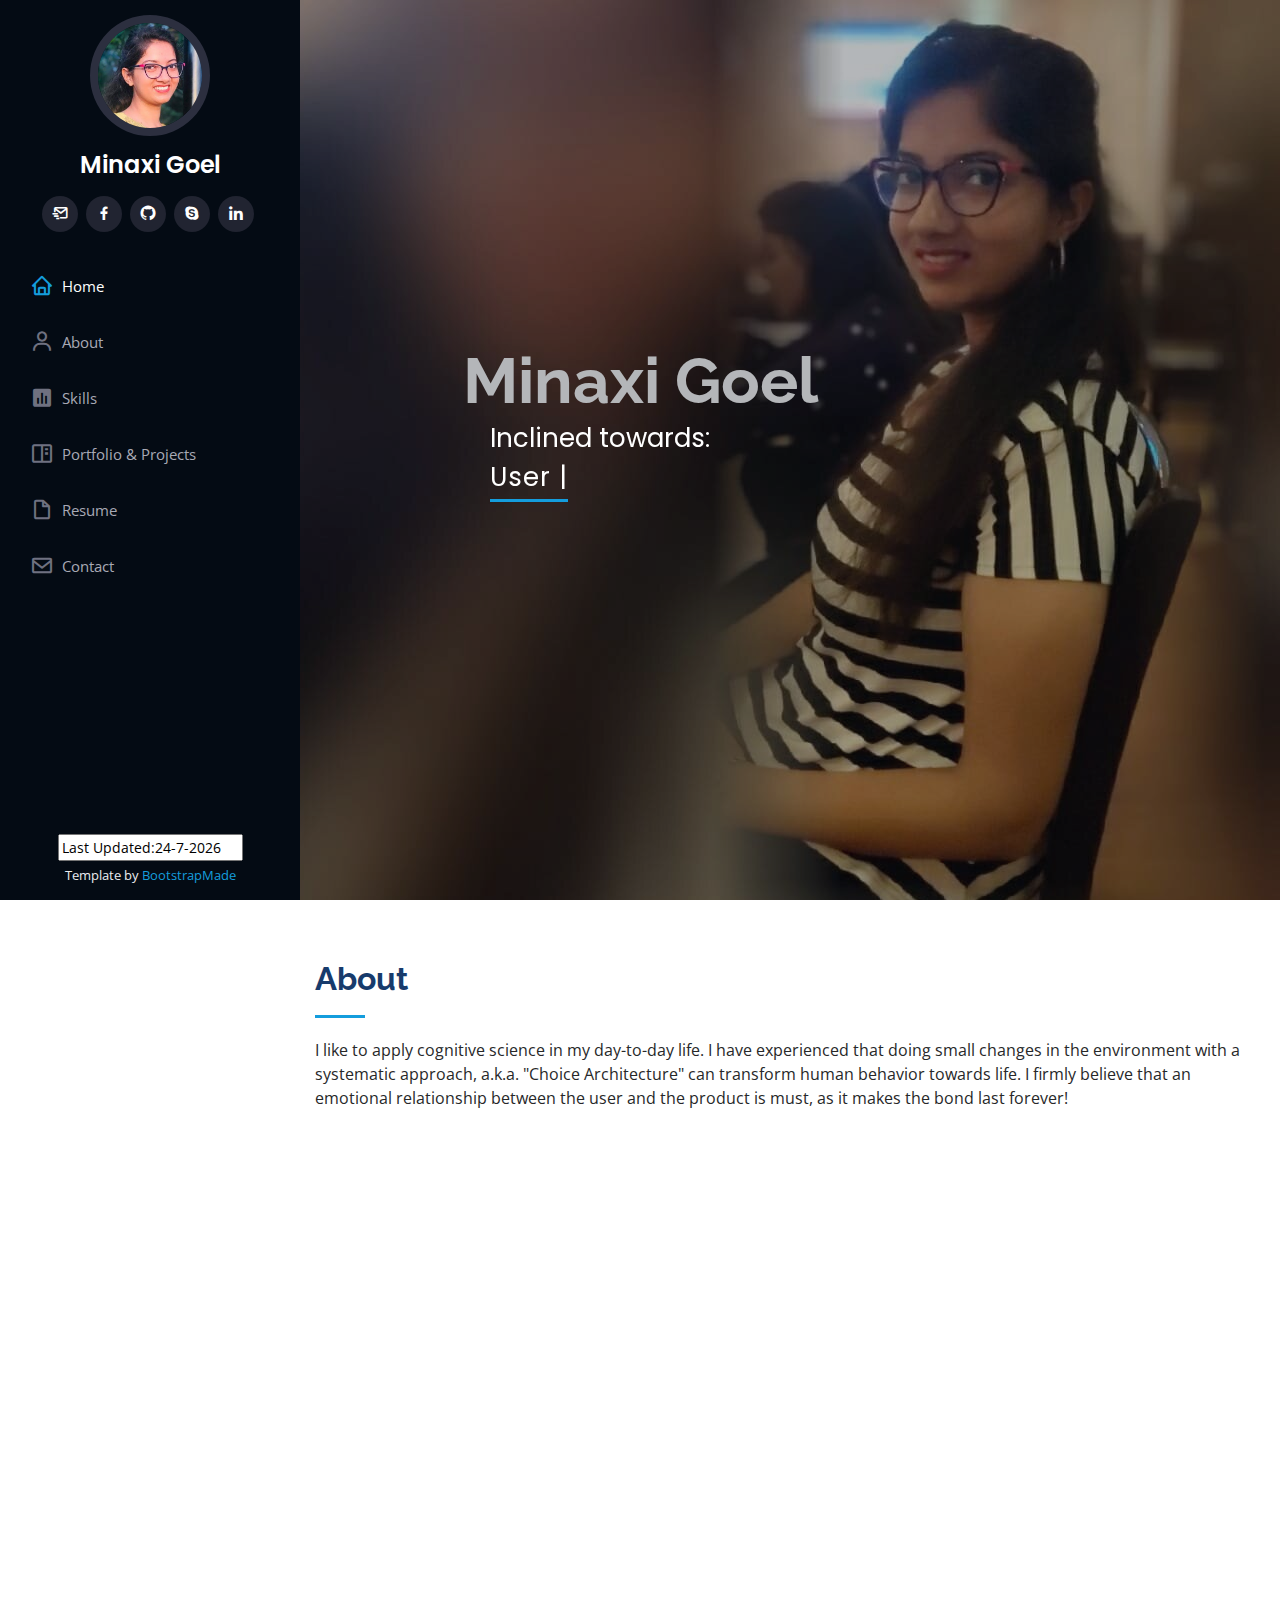
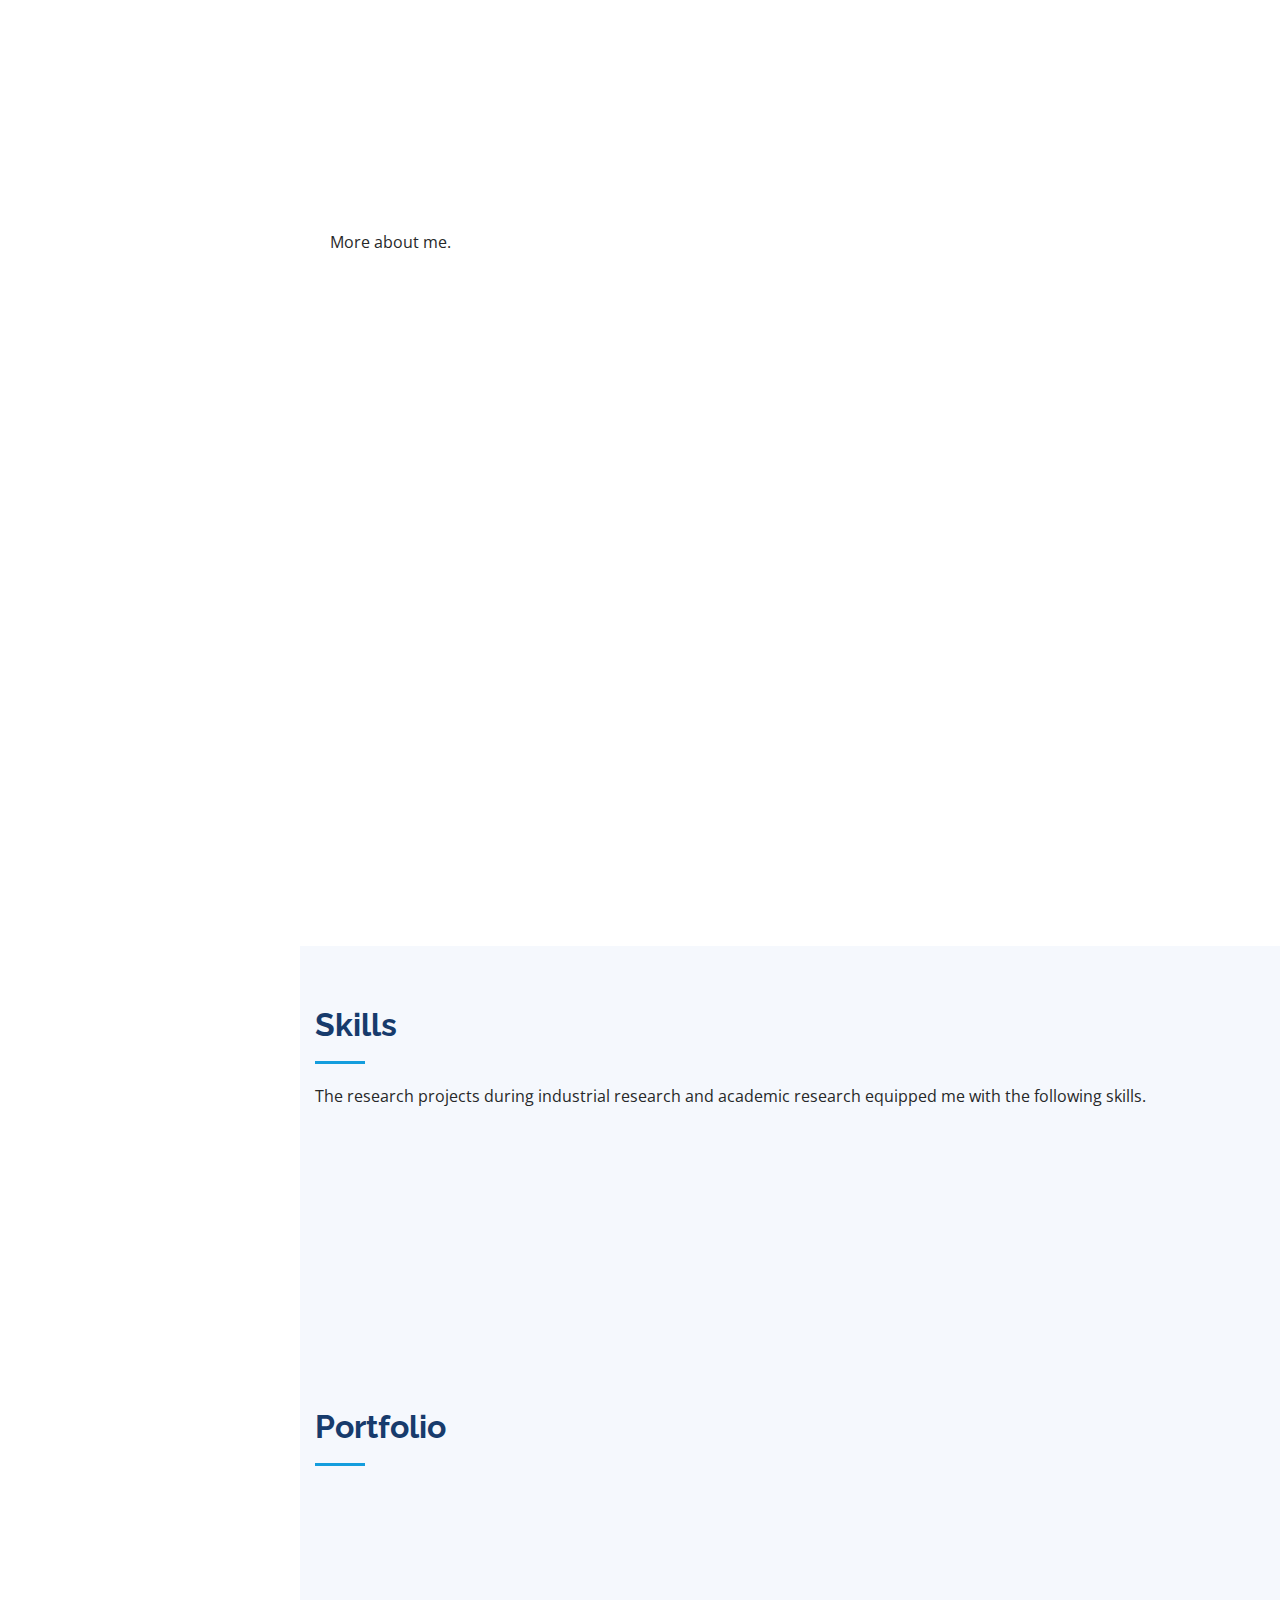
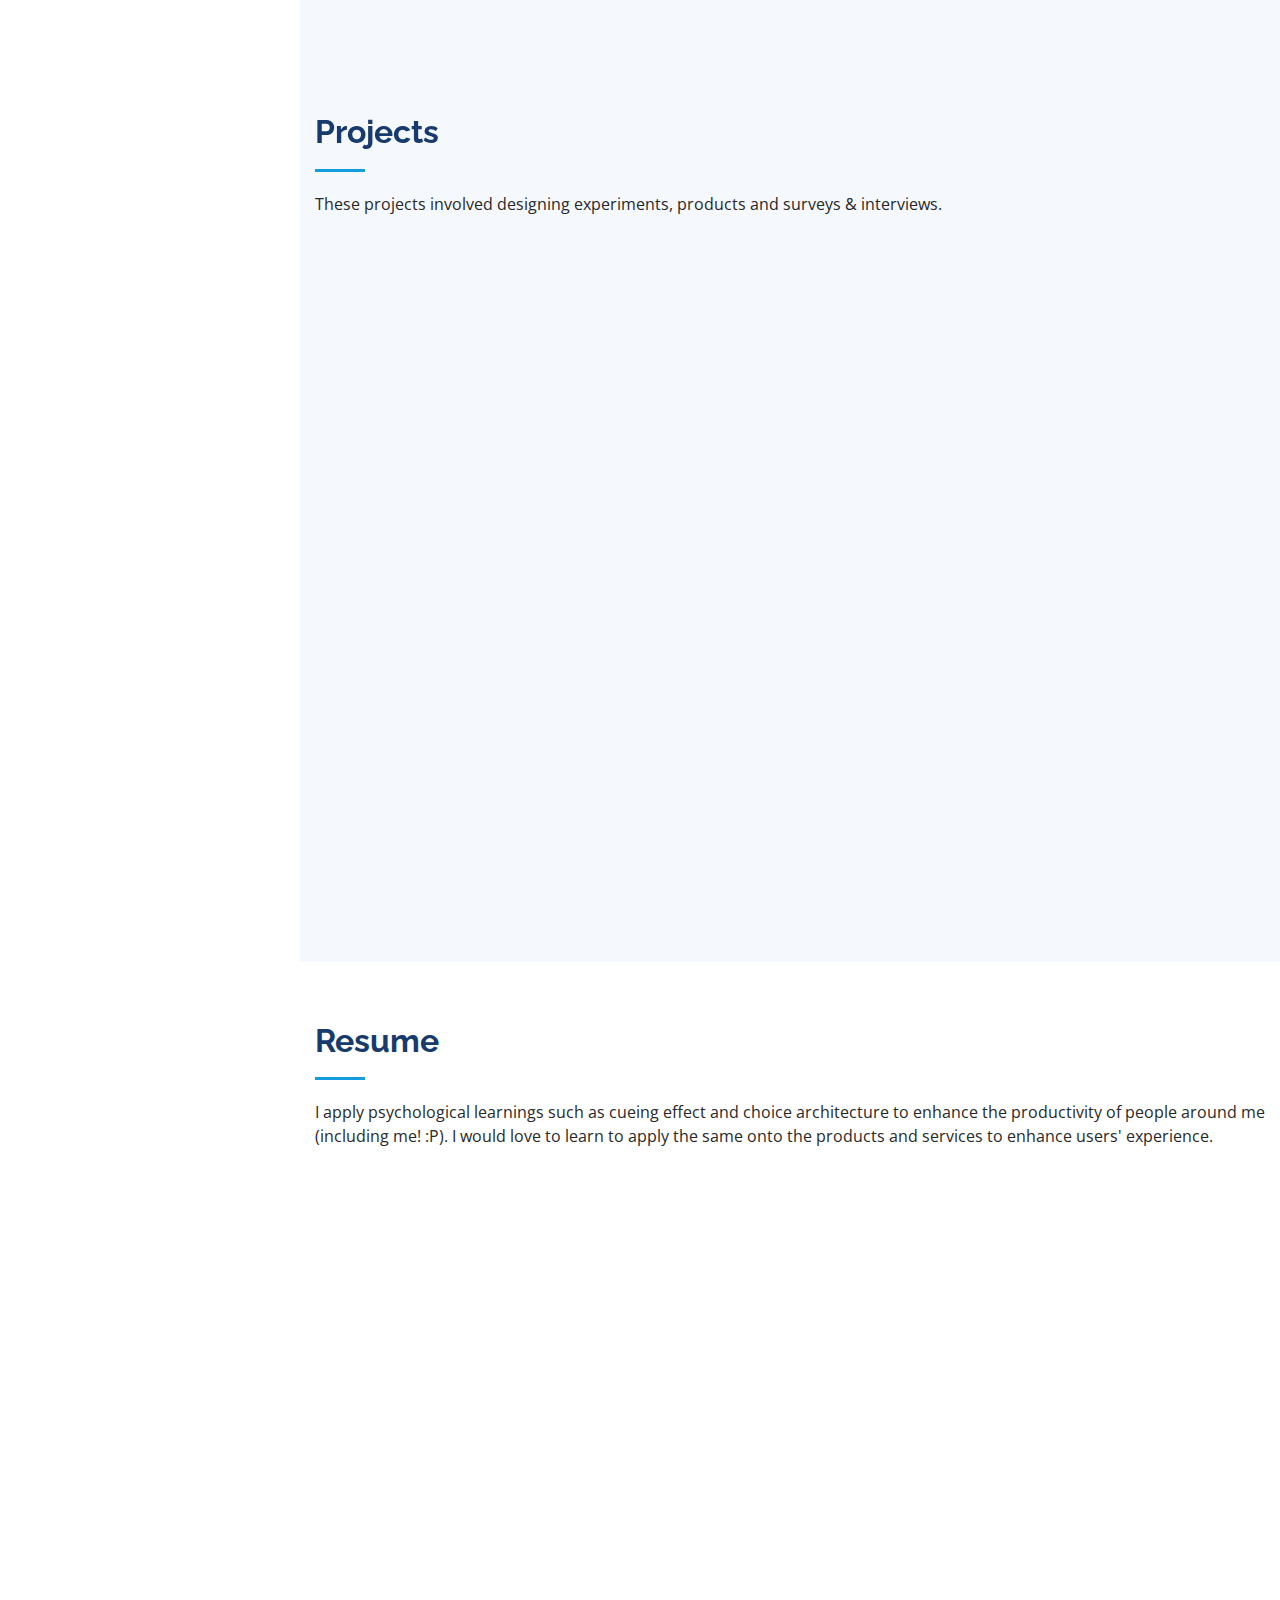
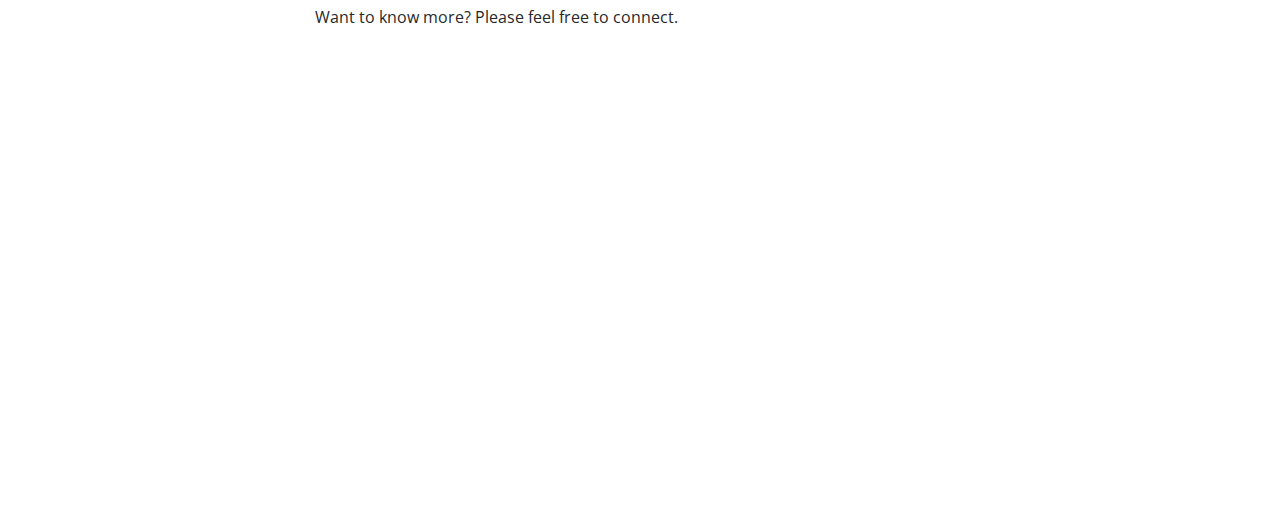
==== commit b83611d7: "Update index.html" ====
--- a/index.html
+++ b/index.html
@@ -322,7 +322,7 @@
         <div class="row" data-aos="fade-up">
         <div class="col-lg-4 col-md-6 portfolio-item filter-active">
             <div class="portfolio-wrap">
-              <img src="assets/img/portfolio/Portfolio cover.png" class="img-fluid" alt="">
+              <img src="assets/img/portfolio/UX Portfolio.png" class="img-fluid" alt="">
               <div class="portfolio-links">
                 <a href="pitch.com/public/679d21b7-70d8-4b28-adb8-f8f2e2e5f5c0" title="More Details" target="_blank"><i class="bx bx-link"></i></a>
               </div>
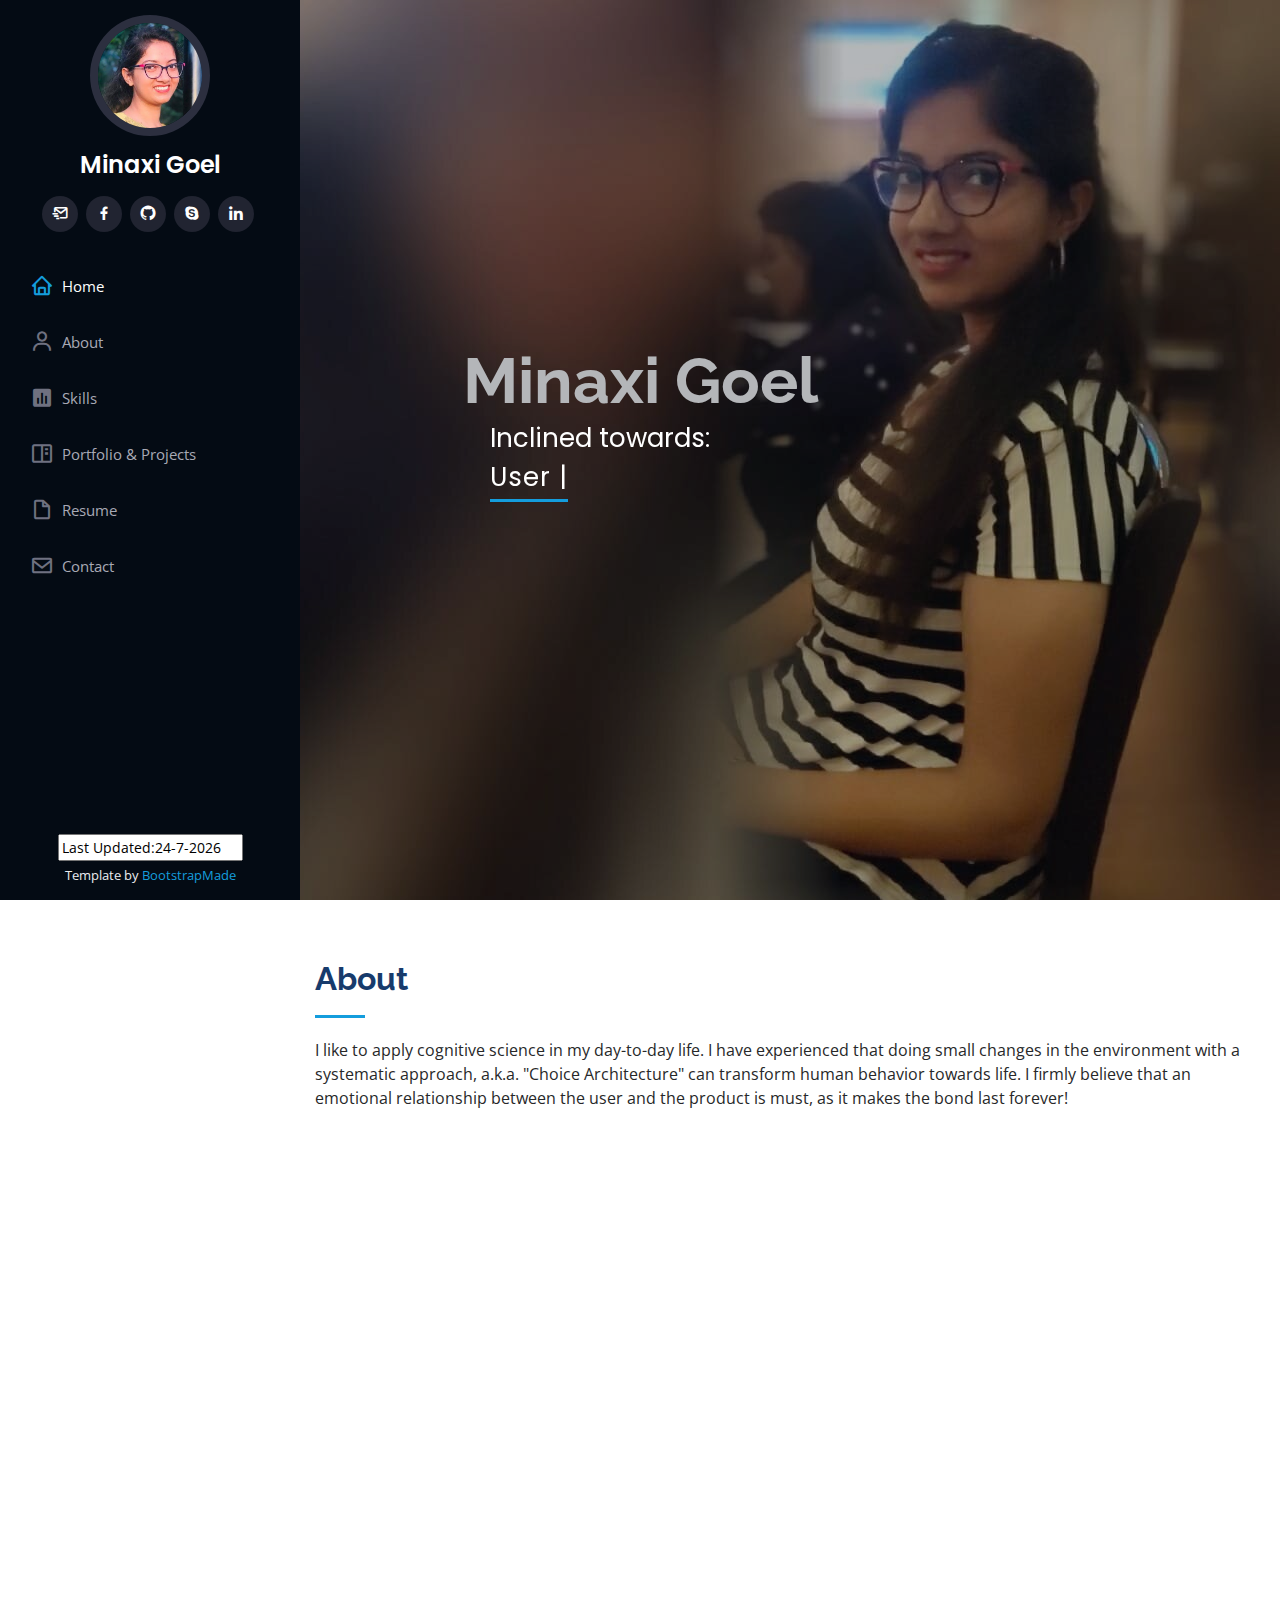
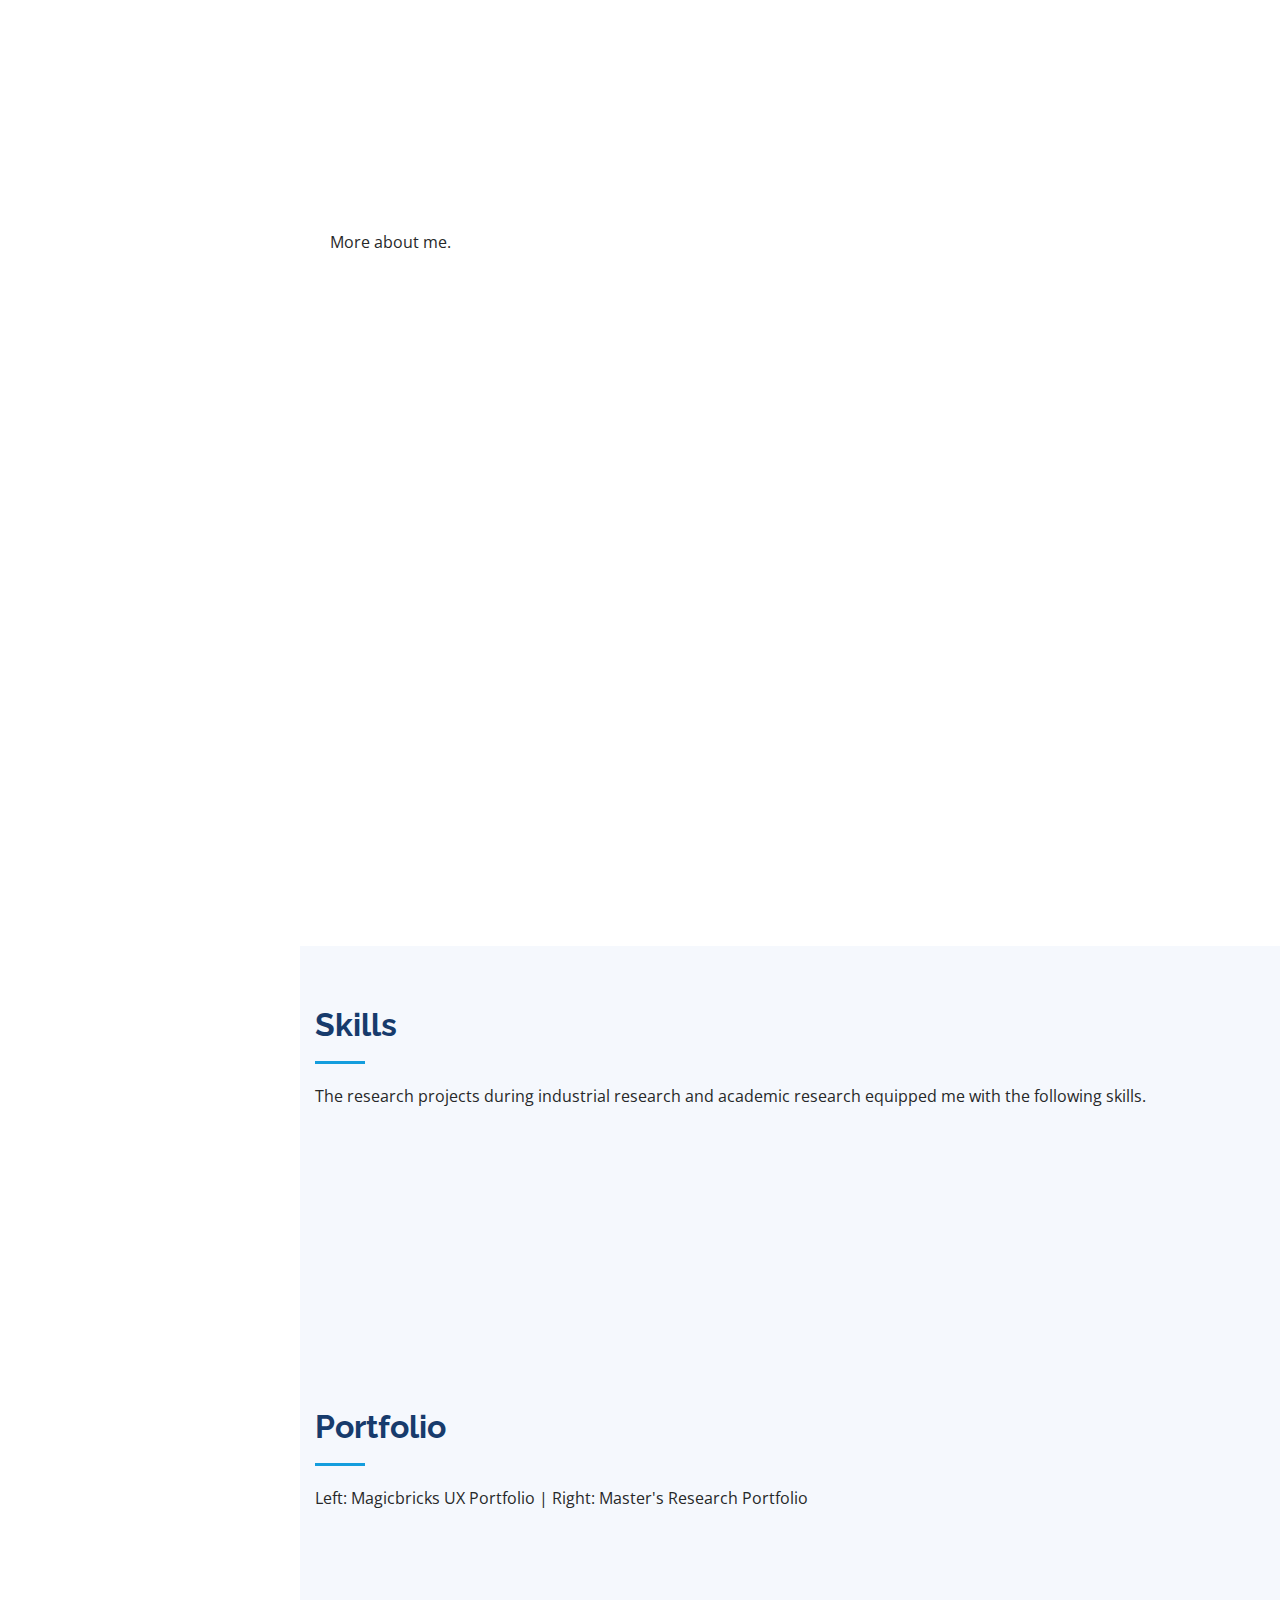
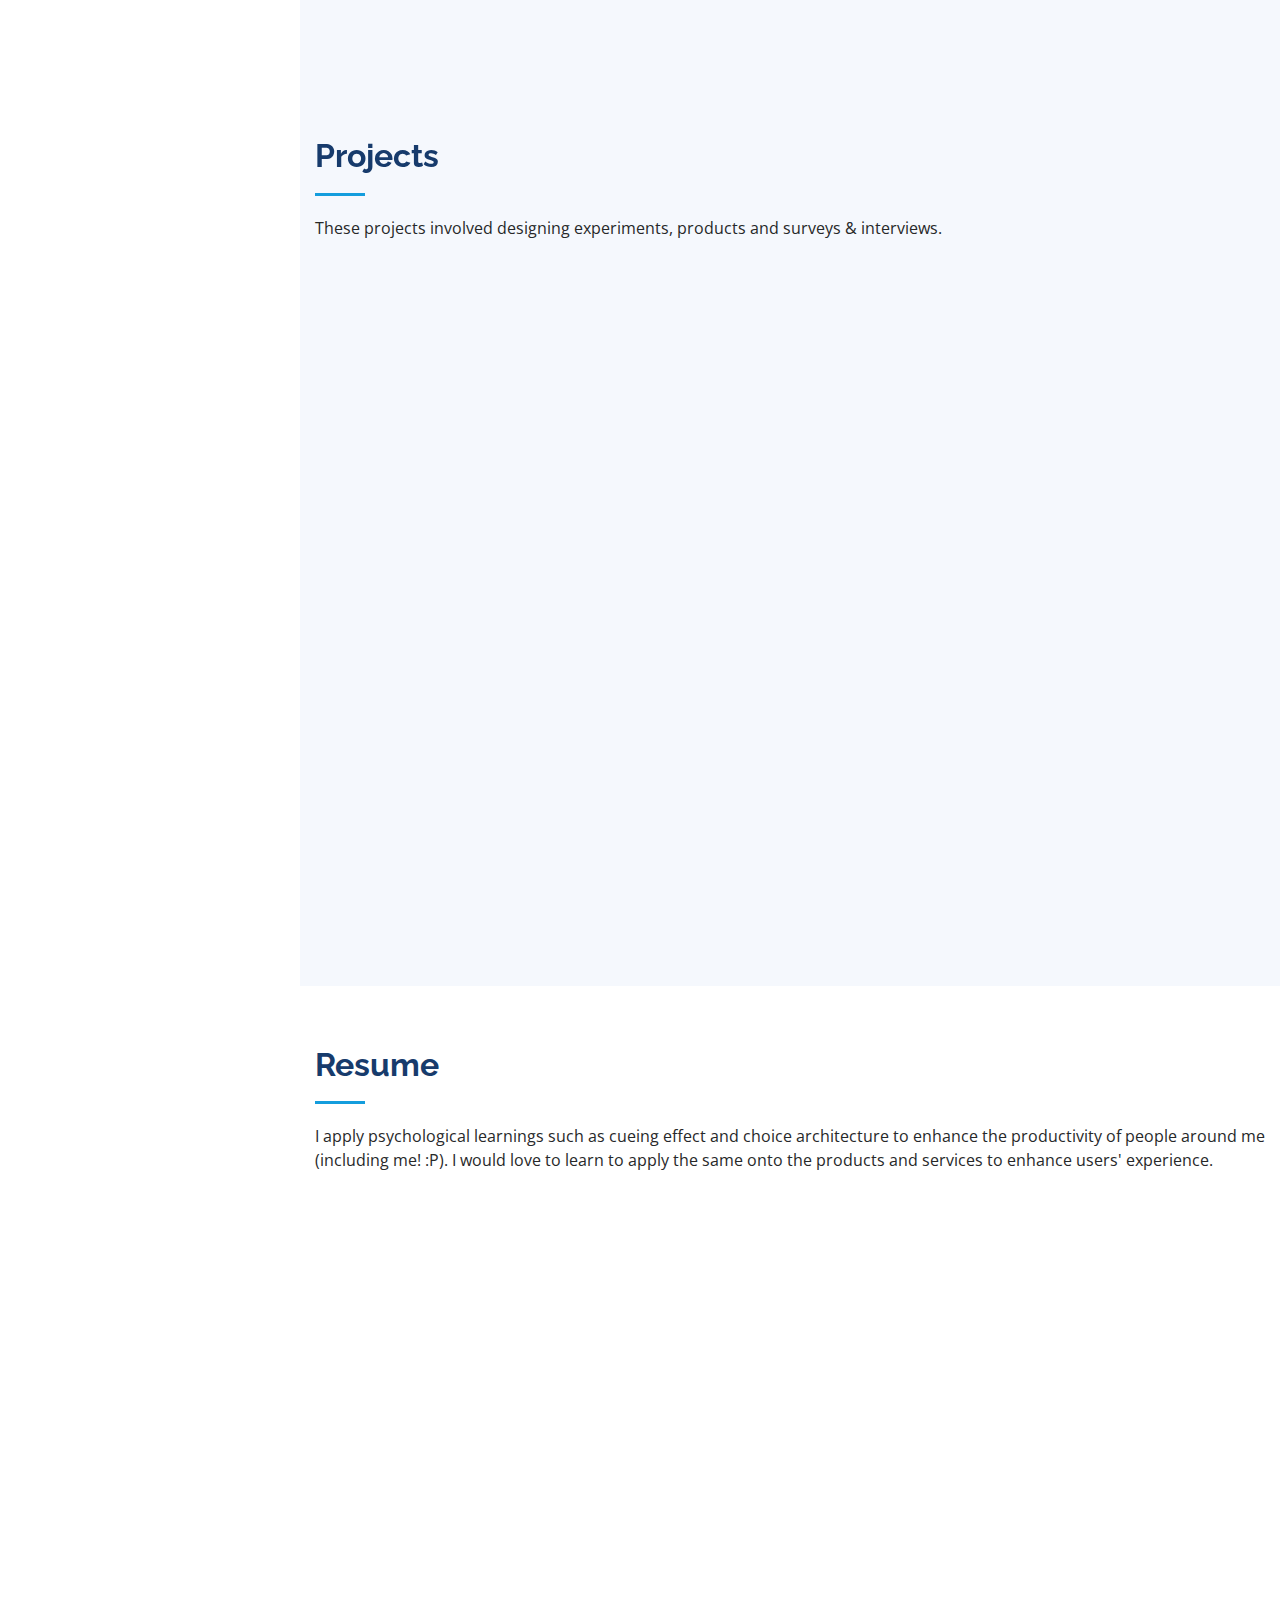
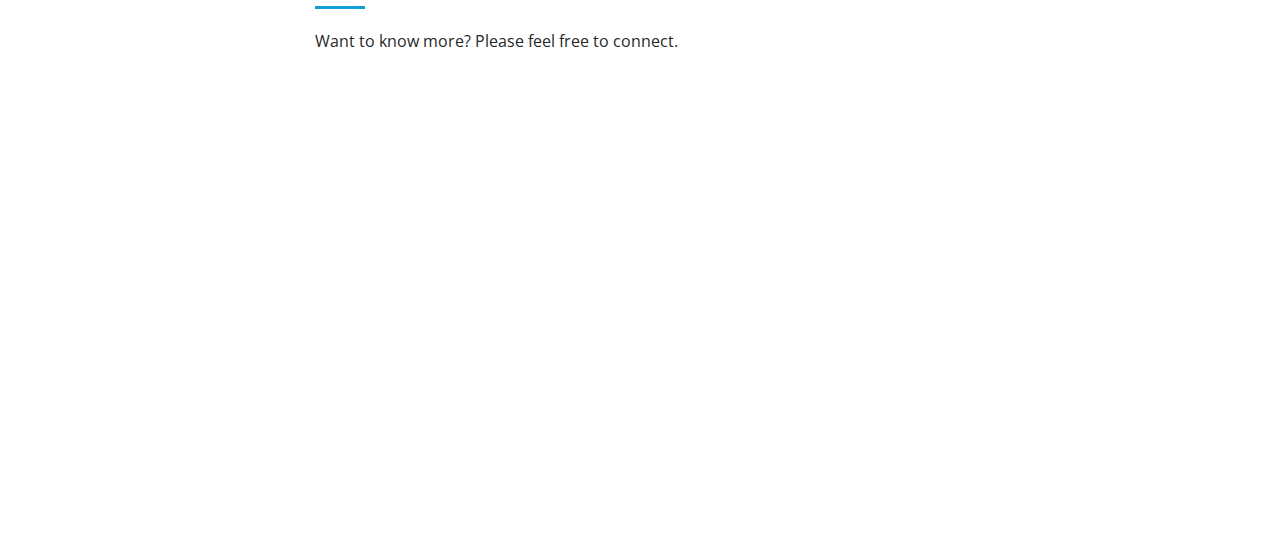
==== commit a1cc8ea6: "Update index.html" ====
--- a/index.html
+++ b/index.html
@@ -316,7 +316,7 @@
 
         <div class="section-title">
           <h2>Portfolio</h2>
-<!--           <p>Please click on the link icon (on hover) to download the portfolio.</p> -->
+          <p>Left: Magicbricks UX Portfolio | Right: Master's Research Portfolio</p>
         </div>
       
         <div class="row" data-aos="fade-up">
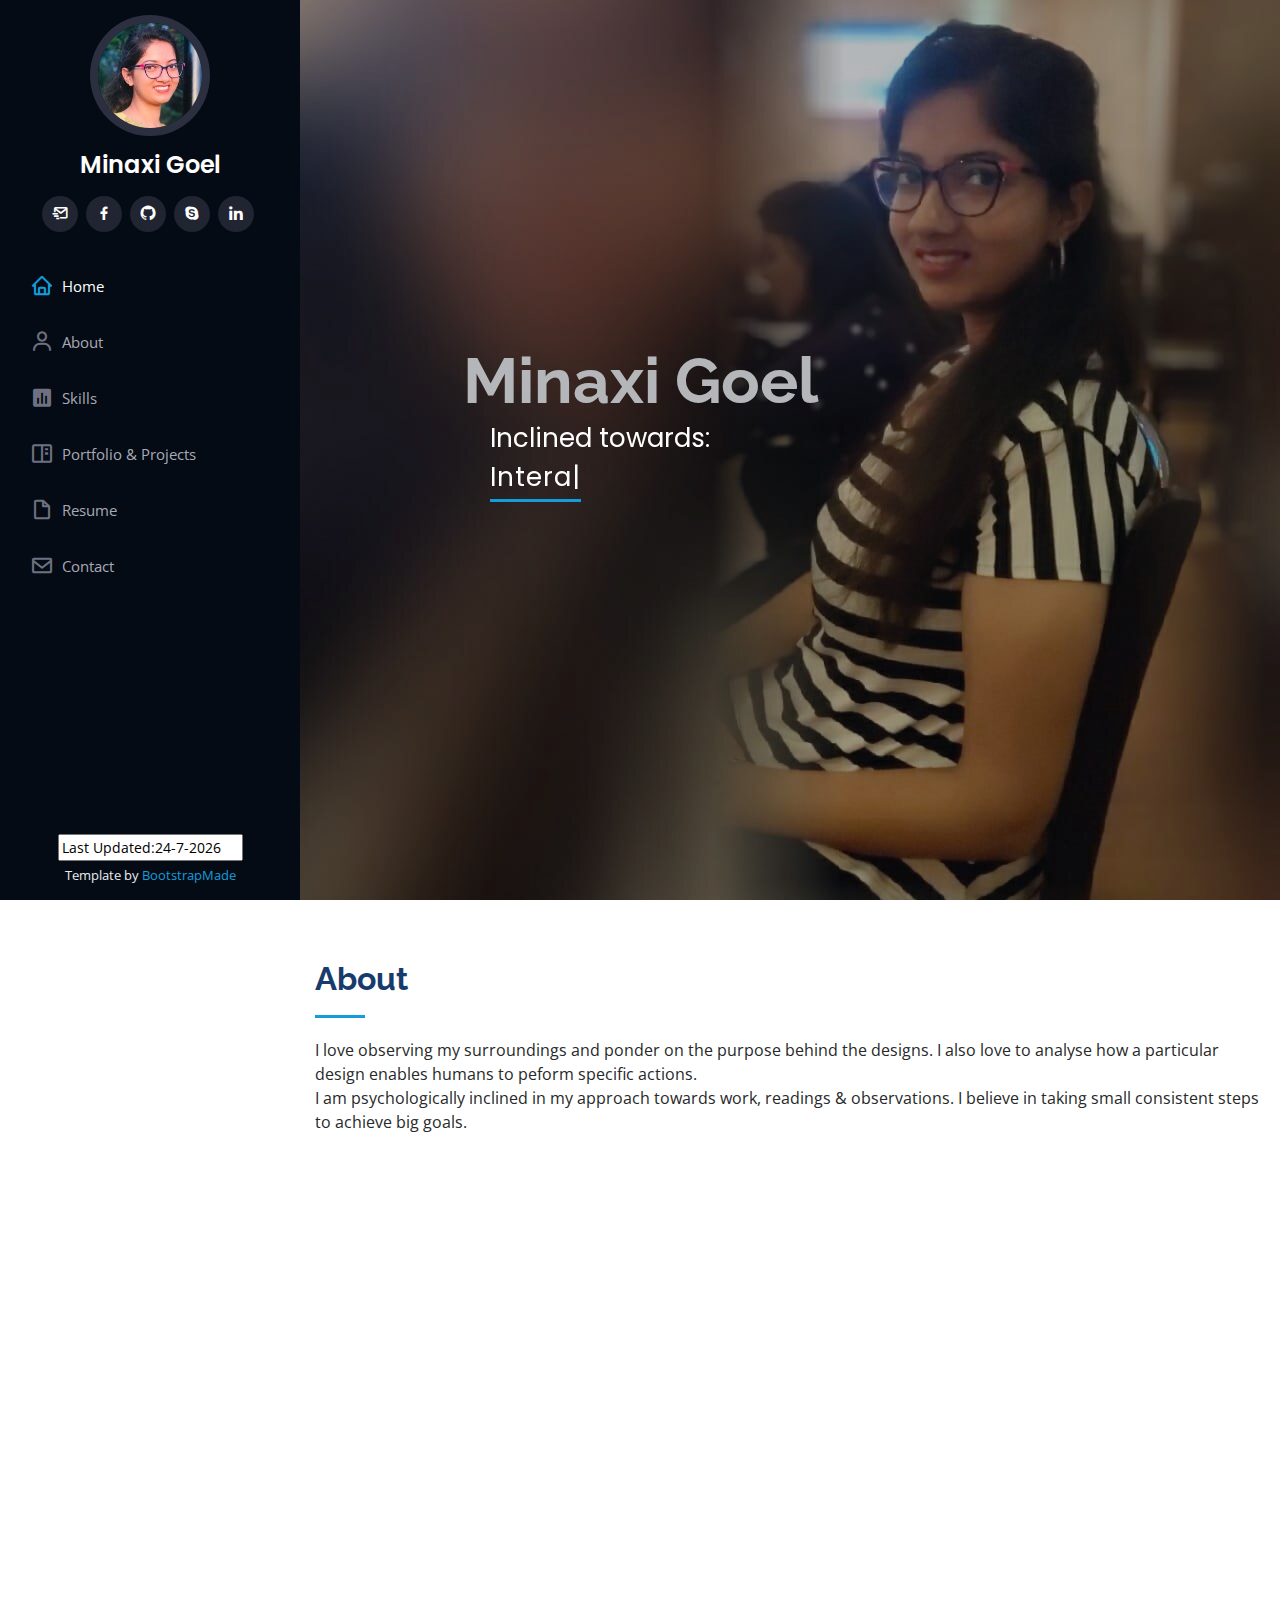
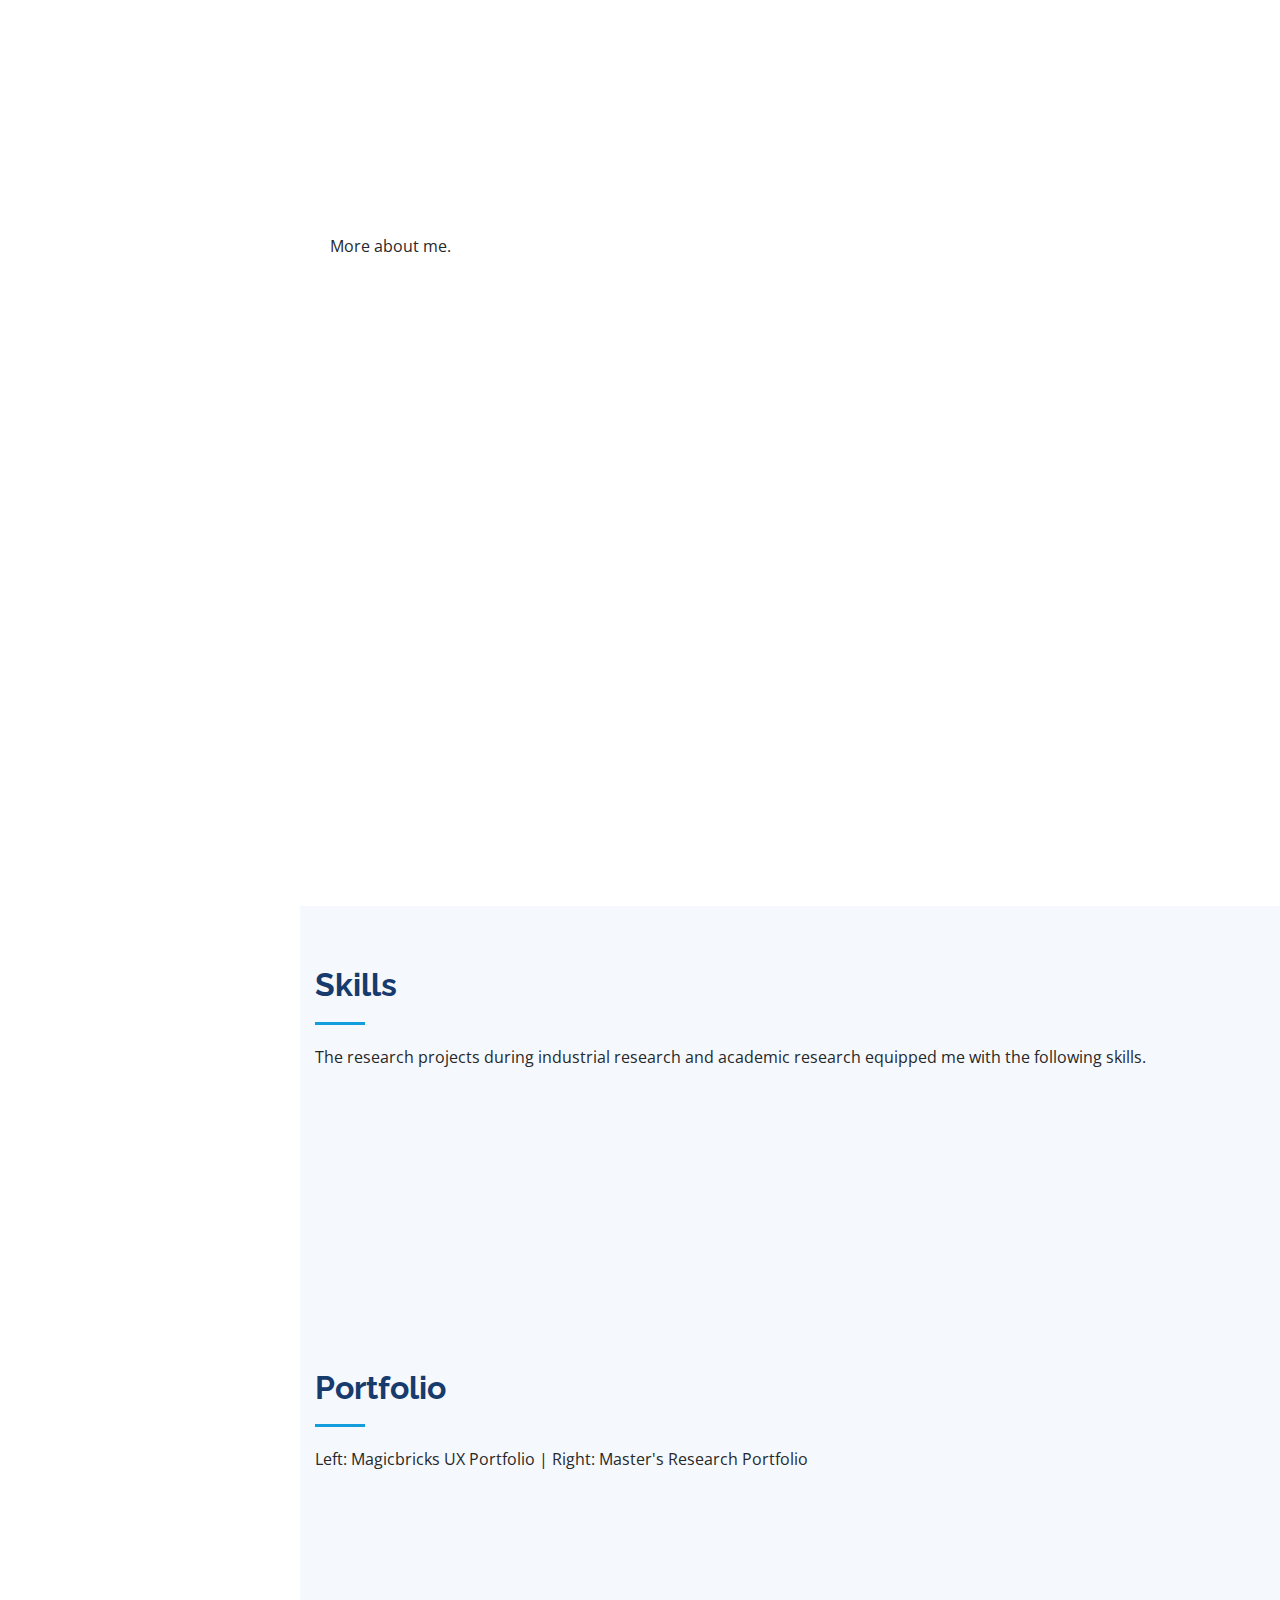
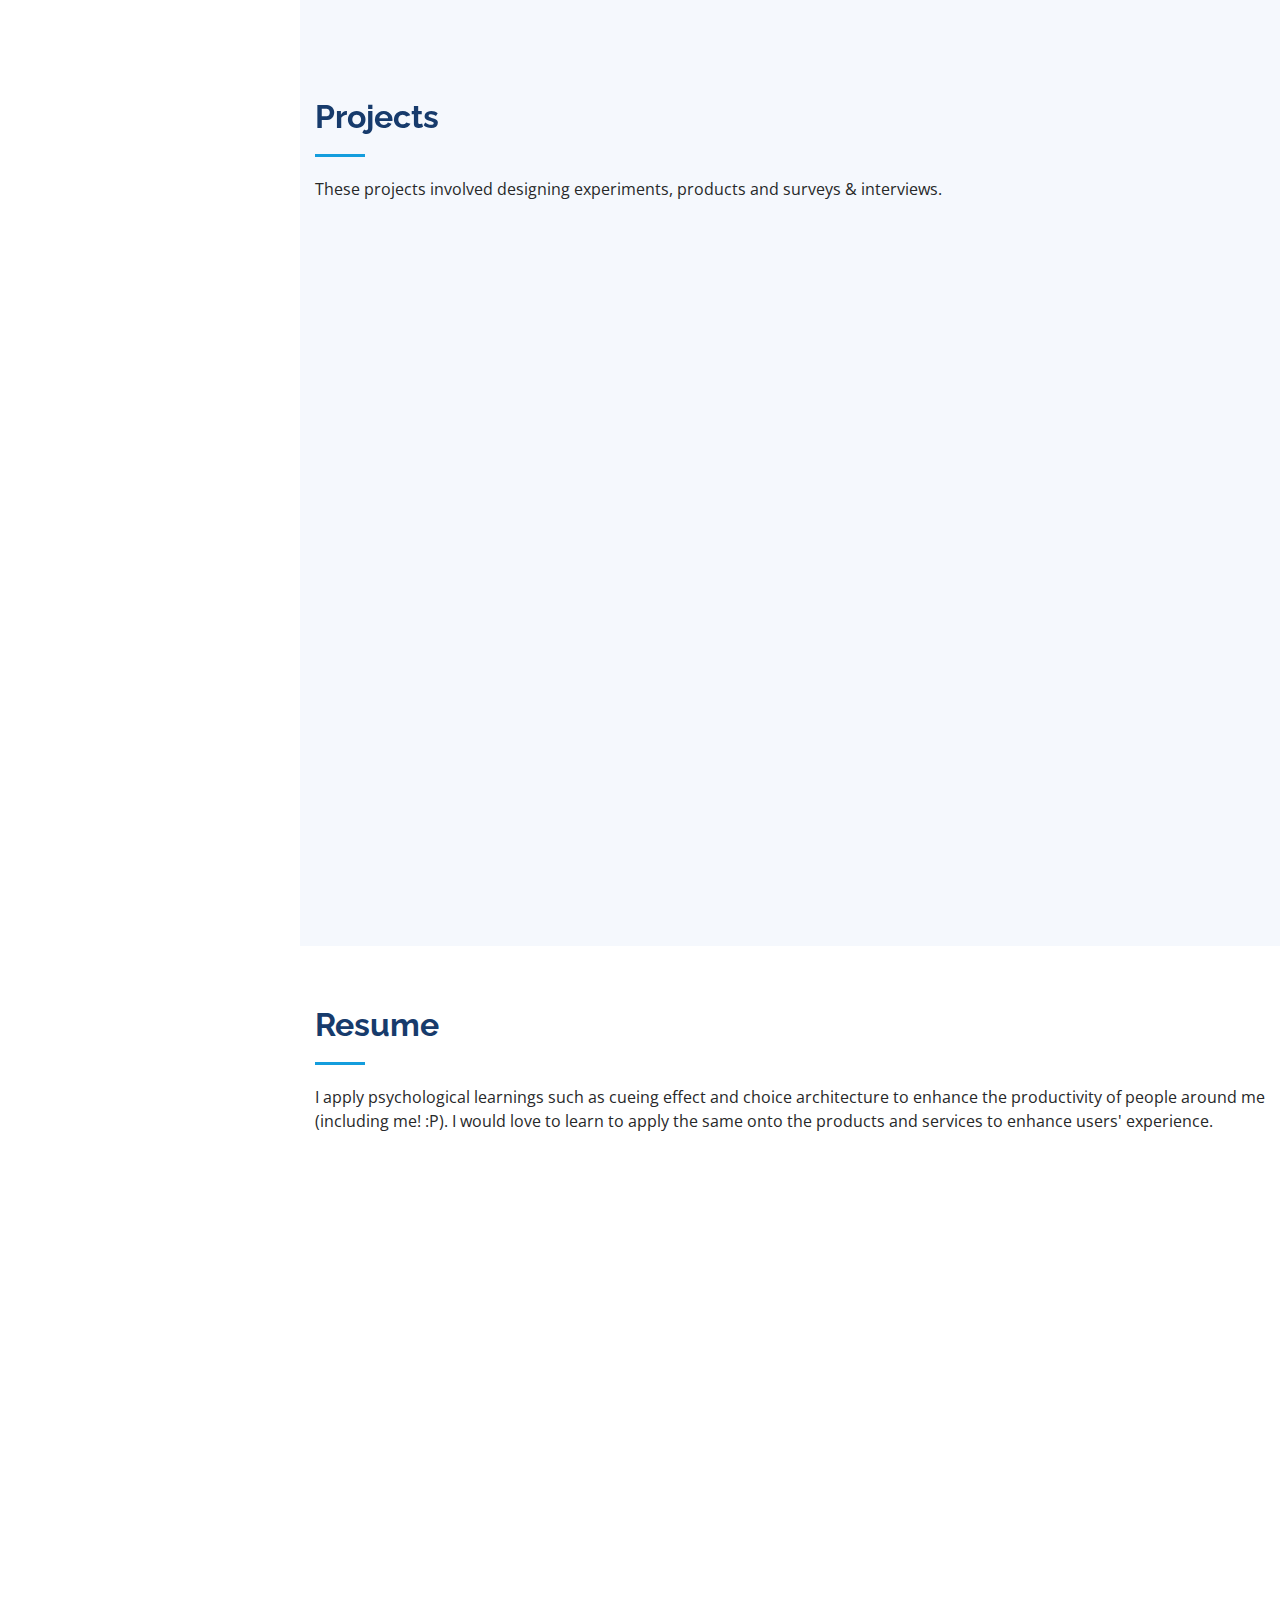
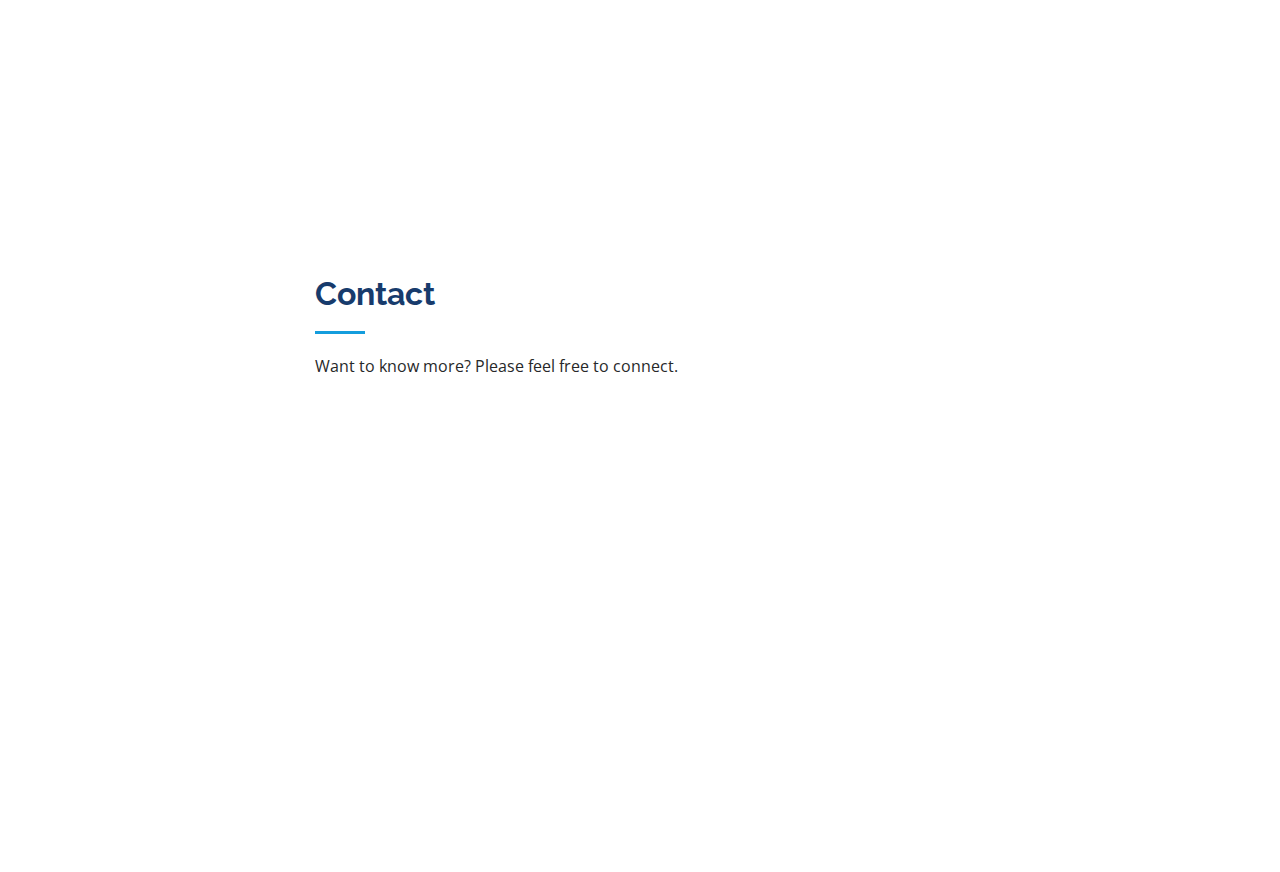
==== commit 08073017: "Update index.html" ====
--- a/index.html
+++ b/index.html
@@ -77,7 +77,7 @@
   <section id="hero" class="d-flex flex-column justify-content-center align-items-center">
   	<h1>Minaxi Goel</h1>
     <div class="hero-container" data-aos="fade-in">
-      <p>Inclined towards: </br><span class="typed" data-typed-items="User Experience Research, Usability Research, Statistics, Interaction Research, Data Science, Cognitive Science, Choice Architecture, Design Thinking"></span></p>
+      <p>Inclined towards: </br><span class="typed" data-typed-items="Interaction Research, Physical Products, Purposeful designs & spaces, Cognitive Science, Choice Architecture, Statistics"></span></p>
     </div>
   </section><!-- End Hero -->
 
@@ -89,7 +89,9 @@
 
         <div class="section-title">
           <h2>About</h2>
-          <p>I like to apply cognitive science in my day-to-day life. I have experienced that doing small changes in the environment with a systematic approach, a.k.a. "Choice Architecture" can transform human behavior towards life. I firmly believe that an emotional relationship between the user and the product is must, as it makes the bond last forever!</p>
+          <p>I love observing my surroundings and ponder on the purpose behind the designs. I also love to analyse how a particular design enables humans to peform specific actions.</p>
+          <p>I am psychologically inclined in my approach towards work, readings &amp; observations. I believe in taking small consistent steps to achieve big goals.</p>
+<!--    en with a systematic approach, a.k.a. "Choice Architecture" can transform human behavior towards life.         I firmly believe that an emotional relationship between the user and the product is must, as it makes the bond last forever! -->
 
 <!--           <p><strong>I am actively looking for job opportunities.</strong></p> -->
         </div>
@@ -102,12 +104,12 @@
             <h2>UX Researcher (mixed-methods) </br> Magicbricks, Noida, India</h3>
             <h3>Masters in Cognitive Science | IIIT Hyderabad</h3>
             <p class="font-italic">
-             I enjoy building research and effective execution plan for the research studies. By pursuing research at Magicbricks, I learned:
+             I enjoy plannng & doing exhaustive research. By pursuing research at Magicbricks, I learned:
             </p>
            
           <div class="row">
             <ul>
-              <li><i class="icofont-rounded-right"></i>Getting objectives thoroughly aligned with the stakeholders</li>
+<!--               <li><i class="icofont-rounded-right"></i>Getting objectives thoroughly aligned with the stakeholders</li> -->
               <li><i class="icofont-rounded-right"></i>3 Key aspects of research, i.e. 
                 <ol>
                   <li>Setting the right context</li>
@@ -115,10 +117,10 @@
                   <li>Asking the right questions</li>
                   </ol>
                   </li>
-              <li><i class="icofont-rounded-right"></i>Taking complete ownership of the research</li>
-              <li><i class="icofont-rounded-right"></i>Making effective decisions to get valid results</li>
-              <li><i class="icofont-rounded-right"></i>Focussing more on problems than solutions to convey deep insights</li>
-              <li><i class="icofont-rounded-right"></i> <strong>Research Interests:</strong> Usability Research • Data Analytics • Choice Architecure</li>
+              <li><i class="icofont-rounded-right"></i>Systematic team planning & execution to conduct large projects quickly &amp; effectively.</li>
+<!--               <li><i class="icofont-rounded-right"></i>Making effective decisions to get valid results</li> -->
+              <li><i class="icofont-rounded-right"></i>Importance of finding good problems is the key to good solutions.</li>
+              <li><i class="icofont-rounded-right"></i> <strong>Research Interests:</strong> Usability Research • User-Product Interaction • Cognitive Science</li>
             </ul>
 <!--             <div class="row"> -->
               <!-- <div class="col-lg-6"> -->
@@ -157,13 +159,13 @@
           <div class="col-lg-4 col-md-6 icon-box" data-aos="fade-up">
             <div class="icon"><i class="icofont-computer"></i></div>
 <!--             <h4 class="title"><a href="">Lorem Ipsum</a></h4> -->
-            <h4 class="title"><a>What's the most useful business-related and non-business book I've ever read?</a></h4>
+            <h4 class="title"><a>What's the most useful book I've ever read?</a></h4>
             <p class="description">"Start with WHY" by Simon Sinek; and "Atomic Habits" by James Clear</p>
           </div>
           <div class="col-lg-4 col-md-6 icon-box" data-aos="fade-up" data-aos-delay="400">
             <div class="icon"><i class="icofont-settings"></i></div>
             <h4 class="title"><a>What are my super powers? </a></h4>
-            <p class="description">Emotional Intelligence </br> Likes to take initiative </br> Curious &amp; Learning Mindset</p>
+            <p class="description">Emotional Intelligence </br> Love to take initiatives </br> Curious &amp; Learning Mindset</p>
           </div>
           <div class="col-lg-4 col-md-6 icon-box" data-aos="fade-up" data-aos-delay="500">
             <div class="icon"><i class="icofont-tasks-alt"></i></div>
@@ -324,7 +326,7 @@
             <div class="portfolio-wrap">
               <img src="assets/img/portfolio/UX Portfolio.png" class="img-fluid" alt="">
               <div class="portfolio-links">
-                <a href="pitch.com/public/679d21b7-70d8-4b28-adb8-f8f2e2e5f5c0" title="More Details" target="_blank"><i class="bx bx-link"></i></a>
+                <a href="https://pitch.com/public/fe3f83d3-57e7-4df7-98e4-1a324dc8ac32" title="More Details" target="_blank"><i class="bx bx-link"></i></a>
               </div>
             </div>
           </div>
@@ -548,12 +550,13 @@
               </em></p> -->
               <ul>
                 <li>
-              	  Employed various UX methods to conduct formative and summative usability testing via moderated interviews, card sorting, competitive analysis, focused group discussions, design reviews, surveys, prototype feedback & testing
-            	  </li>
-                <li>
-                  Performed end-to-end research – refining objectives, recruiting participants, conducting interviews, data analysis & delivering insights            	  </li>
-                <li>
-                  Conducted 3-day studies as well as full-fledged 1.5-month projects
+                  Being a sole UX Researcher, I conduct studies across the organisation’s segments: Buyer | Owner | PG | Different property services            	  </li>
+                <li>
+                  Manage teams (10-20 people) and guide interns for user studies</li>
+                <li>
+                  Perform end-to-end research on new concepts, existing user journeys & perform competitor comparisons</li>
+                <li> 
+                   Passionately contribute in ideation of concepts, design approaches and content with various stakeholders, such as product owners, UX designers & UX writers
                 </li>
               </ul>
               <h4>Research @ M.S. in Cognitive Science</h4>
@@ -562,13 +565,13 @@
               </em></p> -->
               <ul>
                 <li>
-                	Experimental research by incorporating qualitative and quantitative research methods
-            	  </li>
-                <li>
-                	Usability Research by incorporating Fishbone diagrams, Pareto charts, performance metrics and DMAIC 6-sigma process
-            	  </li>
-                <li>
-                	Field studies by incorporating surveys and interview
+                	Experimental Studies | Found a significant correlation between emotions and 360° VR head-movement data
+                </li>
+                <li>
+                  Field studies | Identified & validated role of music in autistic kids            	 
+                </li>
+                <li>
+                	Usability Research | Determined root causes for stress in campus, and food wastage in mess through by incorporating Fishbone diagrams, Pareto charts, performance metrics and DMAIC 6-sigma process
             	  </li>
               </ul>
             </div>
@@ -581,6 +584,14 @@
               <!-- <p><em>Experion, New York, NY </em></p> -->
               <ul>
                 <li>
+                	<h4 class="title">Conducted Bugathon to uncover users’ frustrations such as blockers, incorrect flows, misleading content, & other frictions</h4>
+                  <p>Interviews • 16 users • 4 cohorts (buyers’, tenants, owners’(S), owners’(R)) • 4 platforms</p>
+                </li>
+                <li>
+                	<h4 class="title">Studied users’ experience for buyers’, tenants’ & owners’ journeys</h4>
+                  <p>Interviews • 40 users • 3 cohorts (buyers’, tenants, owners) • 4 platforms</p>
+                </li>
+                <li>
                 	<h4 class="title">Prototype usability testing for a new subscription service</h4>
                   <p>Survey & Interviews • 15 users • Single screen</p>
 <!--                 	<h5>IEEE ICVR’21</h5> -->
@@ -641,17 +652,31 @@
 
 
             <div class="col-lg-6" data-aos="fade-up" data-aos-delay="100">
+            <h3 class="resume-title">UX Methods & Skills</h3>
+            <div class="resume-item">
+              <ul>
+                <li>Surveys & Interviews</li>
+                <li>Card Sorting</li>
+                <li>Prototype feedback & testing</li>
+                <li>Analytics | Google Analytics & Microsoft Clarity</li>
+                <li>Statistics | Descriptive & Inferential</li>
+<!--                 <li>UXMetrics</li>
+                <li>Maze</li>
+                <li>Airtable</li> -->
+              </ul>
+            </div>
+              
             <h3 class="resume-title">Research Tools</h3>
             <div class="resume-item">
               <ul>
                 <li>EnjoyHQ</li>
                 <li>Microsoft Clarity</li>
                 <li>Google Analytics</li>
-                <li>Python</li>
+                <li>Python | Google Colab</li>
                 <li>Survey Monkey</li>
                 <li>UXMetrics</li>
-                <li>Maze</li>
-                <li>Airtable</li>
+                <li>Miro</li>
+                <li>Notion</li>
               </ul>
             </div>
               
@@ -669,12 +694,12 @@
               <!-- <p>Quia nobis sequi est occaecati aut. Repudiandae et iusto quae reiciendis et quis Eius vel ratione eius unde vitae rerum voluptates asperiores voluptatem Earum molestiae consequatur neque etlon sader mart dila</p> -->
             </div>
               
-            <h3 class="resume-title">Specializations</h3>
+<!--             <h3 class="resume-title">Specializations</h3>
             <div class="resume-item">
               <!-- <h4>Senior graphic design specialist</h4> -->
               <!-- <h5>2019 - Present</h5> -->
               <!-- <p><em>Experion, New York, NY </em></p> -->
-              <ul>
+<!--               <ul>
               	<li>Cognitive Science</li>
                 <li>Usability Engineering</li>
                 <li>Data Science</li>
@@ -683,7 +708,7 @@
                 <li>Design Thinking</li>
                 <li>Behavioral Economics & Neuromarketing</li>
                </ul>
-            </div>
+            </div> --> -->
               
 <!--             <h3 class="resume-title">Teaching Assistant</h3>
             <div class="resume-item">
@@ -774,7 +799,7 @@
               <div class="email">
                 <i class="icofont-envelope"></i>
                 <h4>Email:</h4>
-                <p>minaxi.goel@magicbricks.com</p>
+                <p>minaxi.goel@outlook.com</p>
               </div>
 
               <!-- <div class="phone">
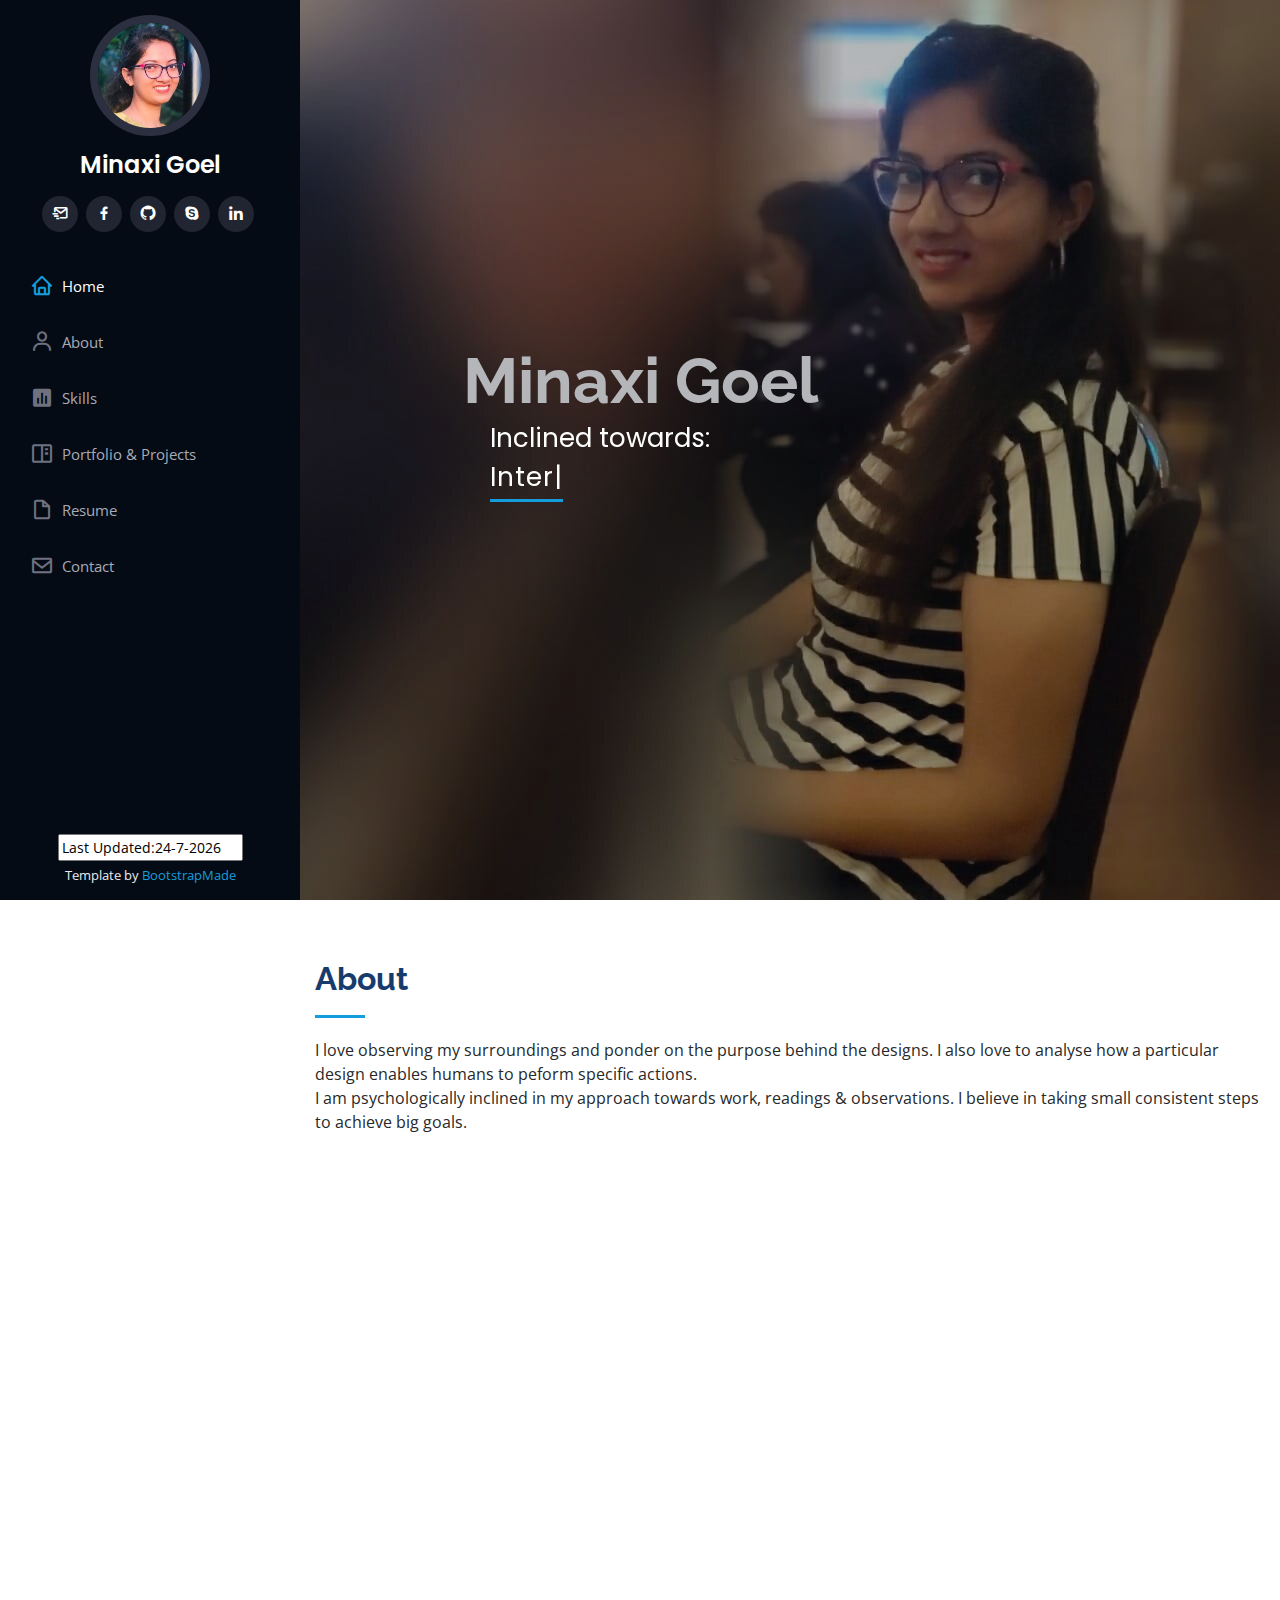
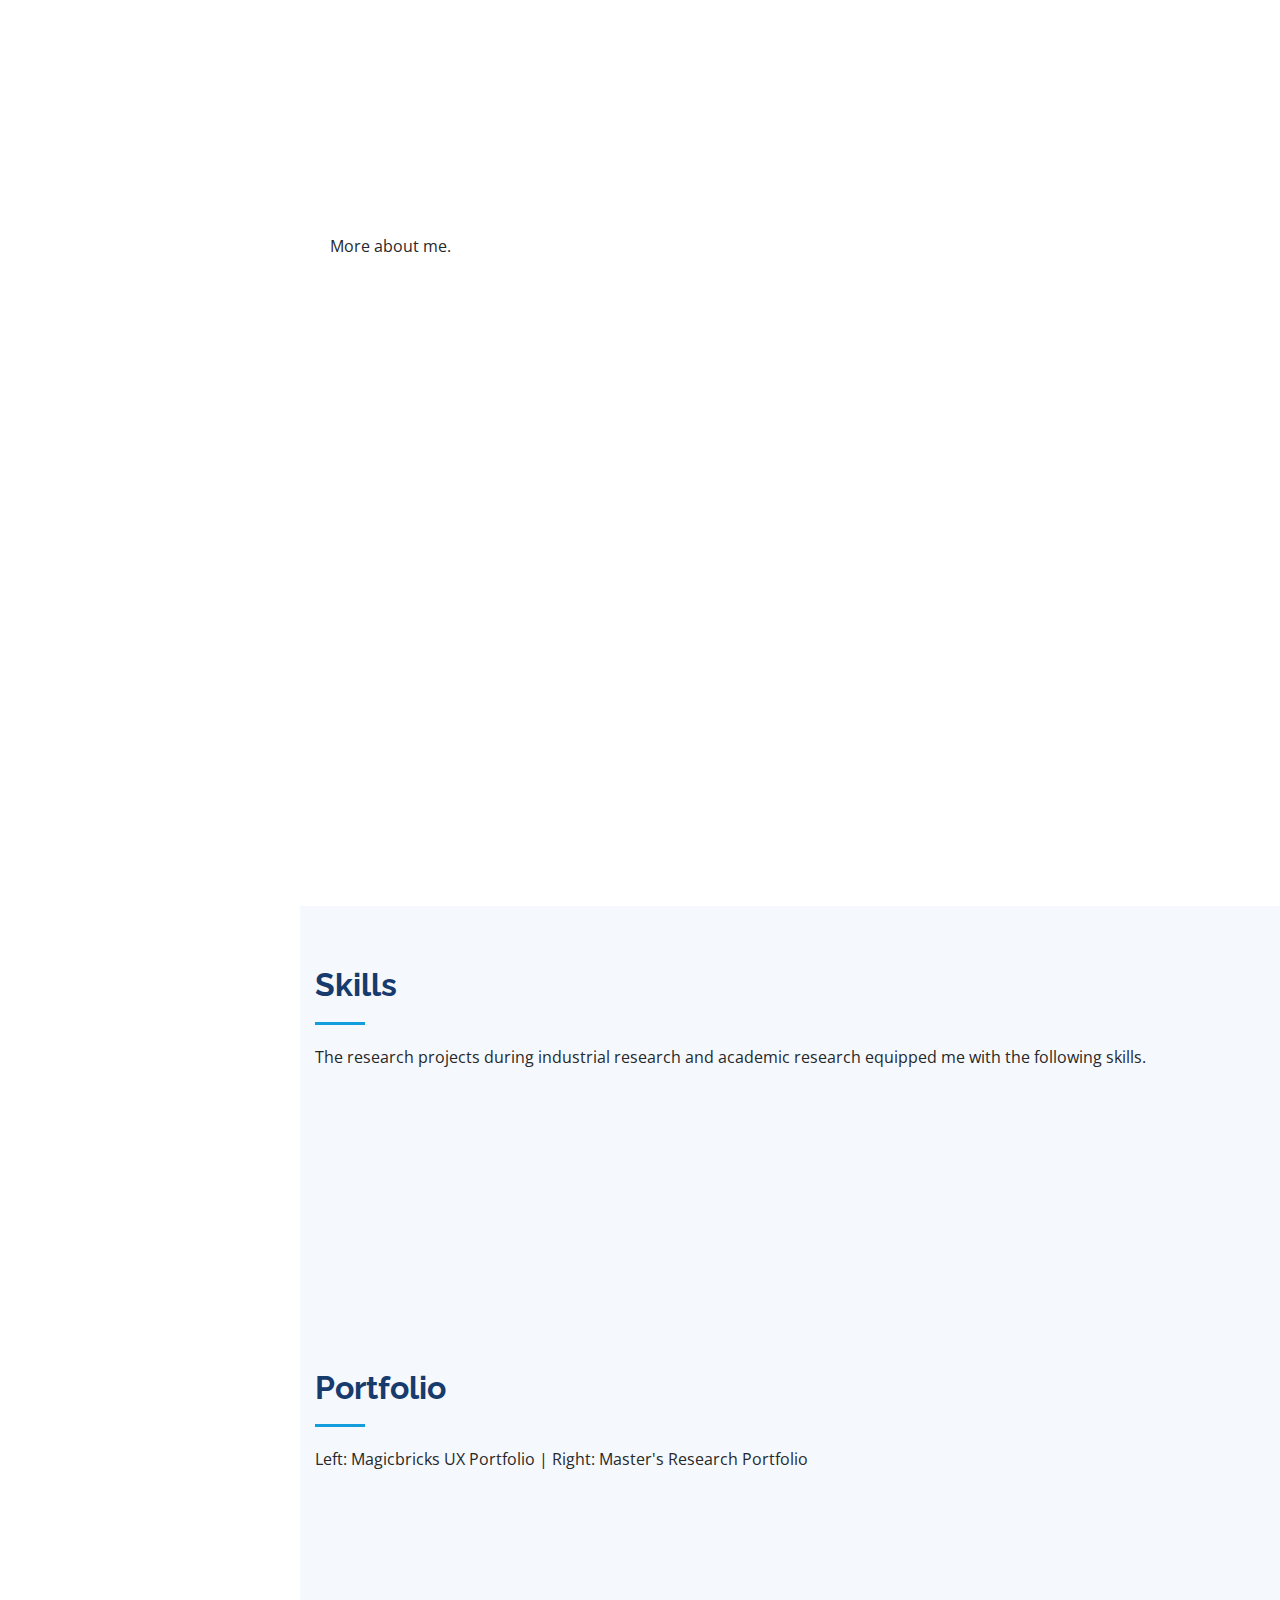
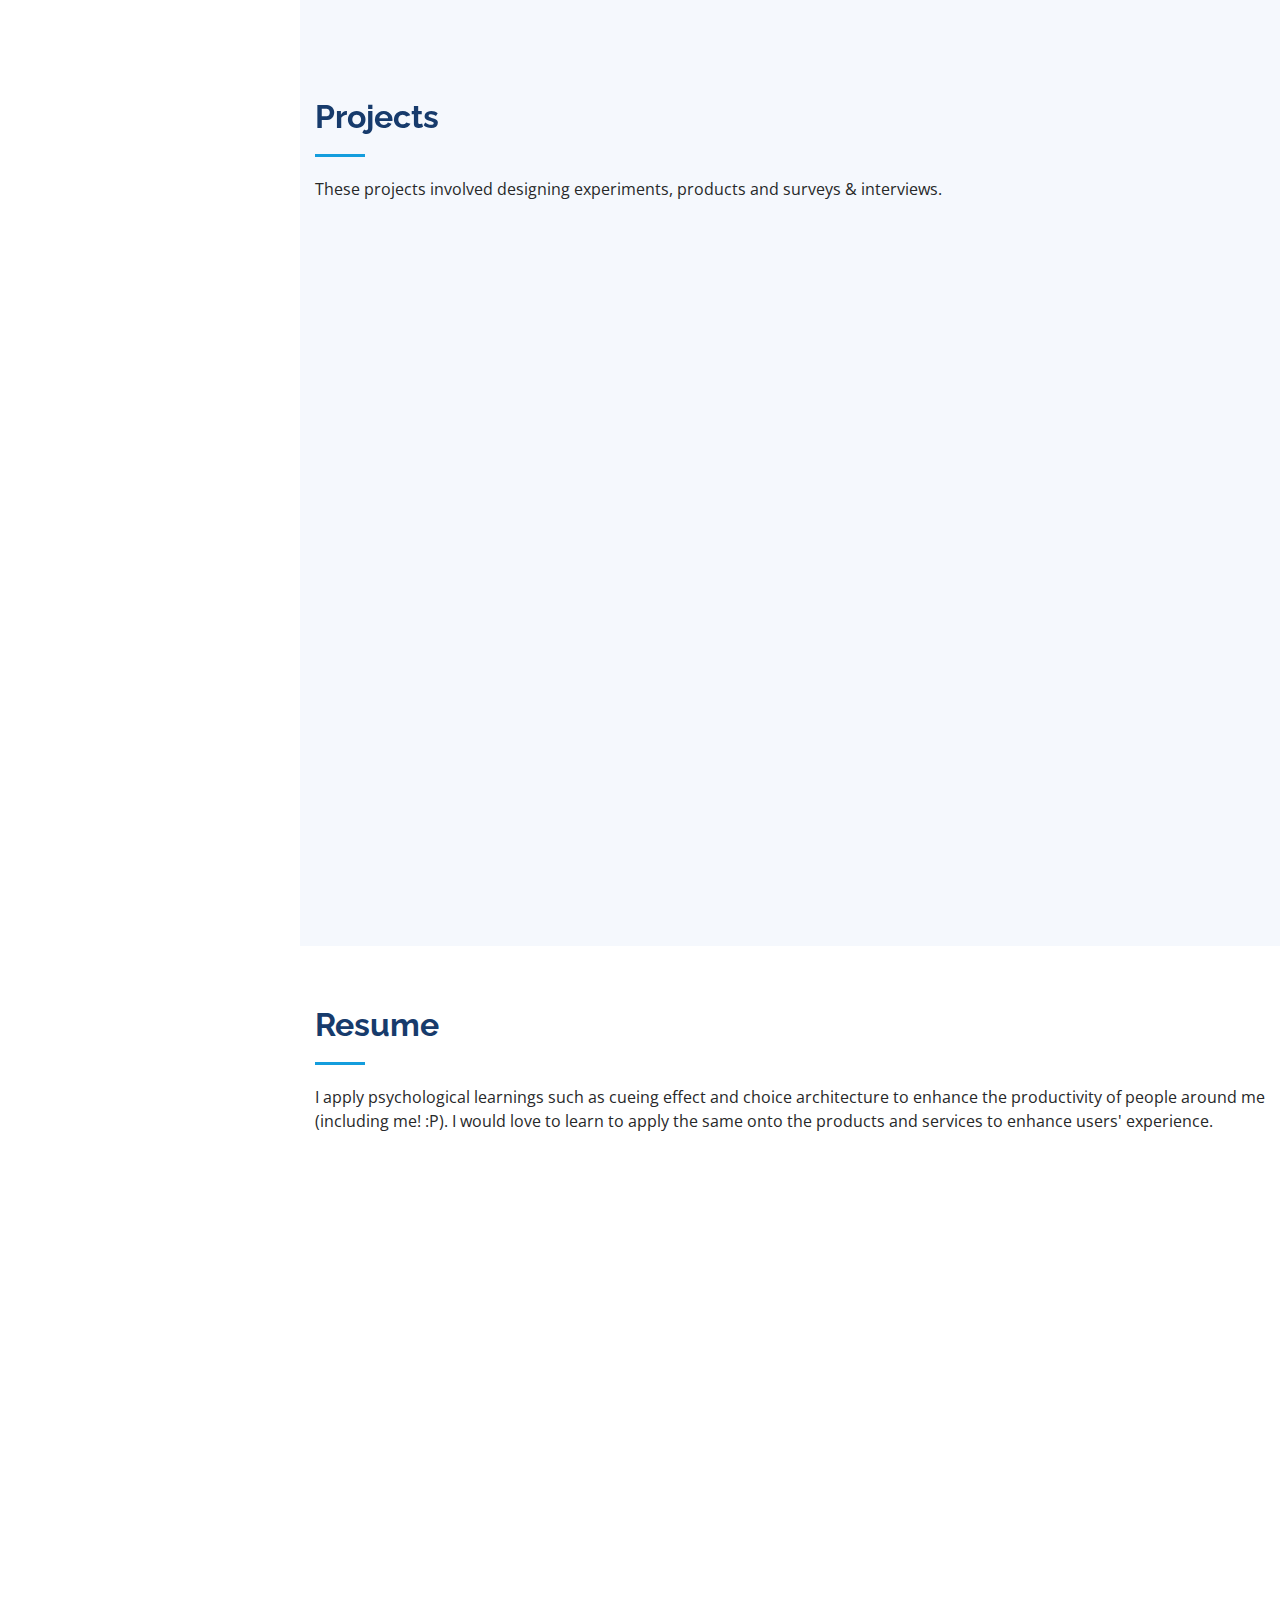
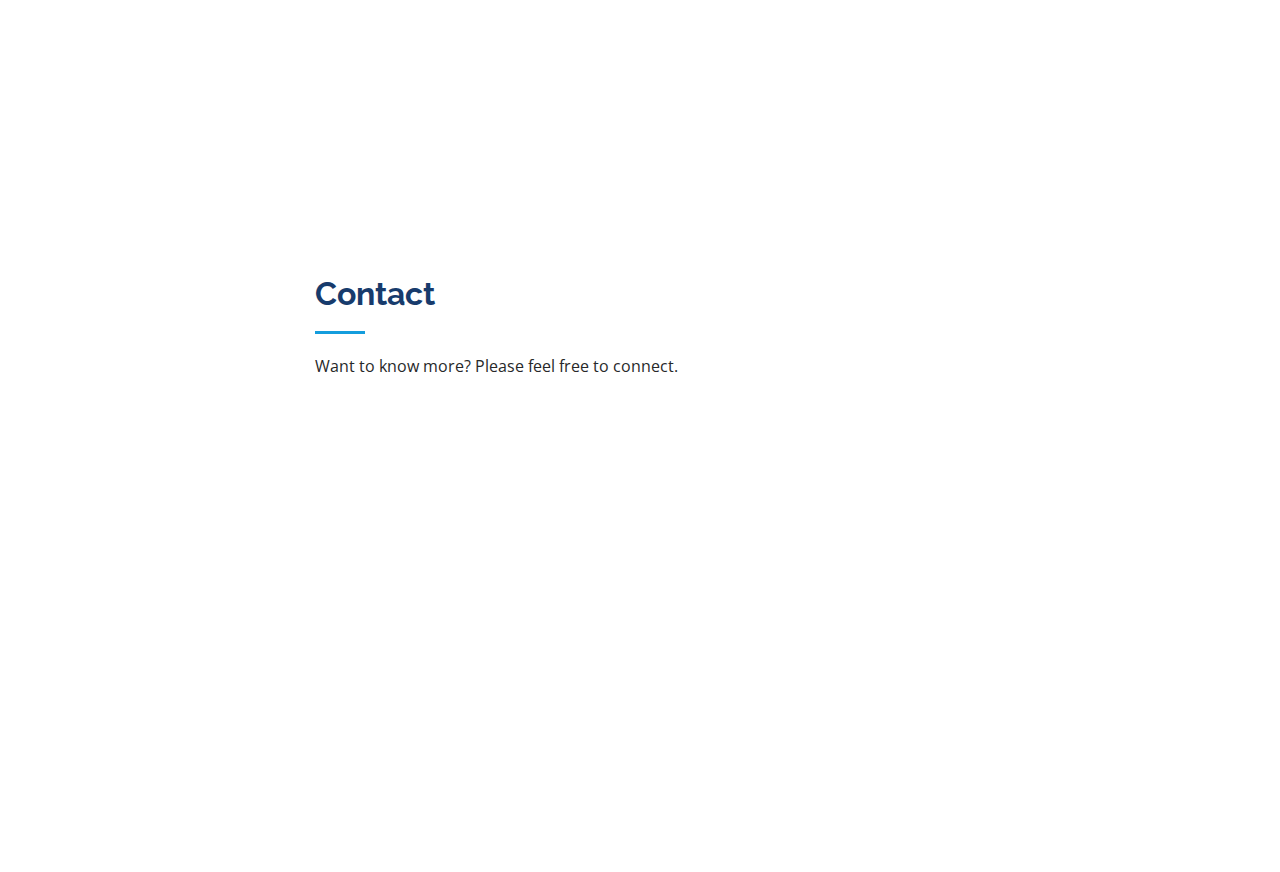
==== commit 4574bef8: "Update index.html" ====
--- a/index.html
+++ b/index.html
@@ -694,21 +694,21 @@
               <!-- <p>Quia nobis sequi est occaecati aut. Repudiandae et iusto quae reiciendis et quis Eius vel ratione eius unde vitae rerum voluptates asperiores voluptatem Earum molestiae consequatur neque etlon sader mart dila</p> -->
             </div>
               
-<!--             <h3 class="resume-title">Specializations</h3>
+           <h3 class="resume-title">Specializations</h3>
             <div class="resume-item">
               <!-- <h4>Senior graphic design specialist</h4> -->
               <!-- <h5>2019 - Present</h5> -->
               <!-- <p><em>Experion, New York, NY </em></p> -->
-<!--               <ul>
+              <ul>
               	<li>Cognitive Science</li>
+                <li>Research Methodology</li>
                 <li>Usability Engineering</li>
+                <li>Statistical Methods in Artificial Intelligence</li>
+                <li>Behavioral Economics & Neuromarketing</li>
                 <li>Data Science</li>
-                <li>Research Methodology</li>
-                <li>Statistical Methods in Artificial Intelligence</li>
                 <li>Design Thinking</li>
-                <li>Behavioral Economics & Neuromarketing</li>
                </ul>
-            </div> --> -->
+            </div> 
               
 <!--             <h3 class="resume-title">Teaching Assistant</h3>
             <div class="resume-item">
